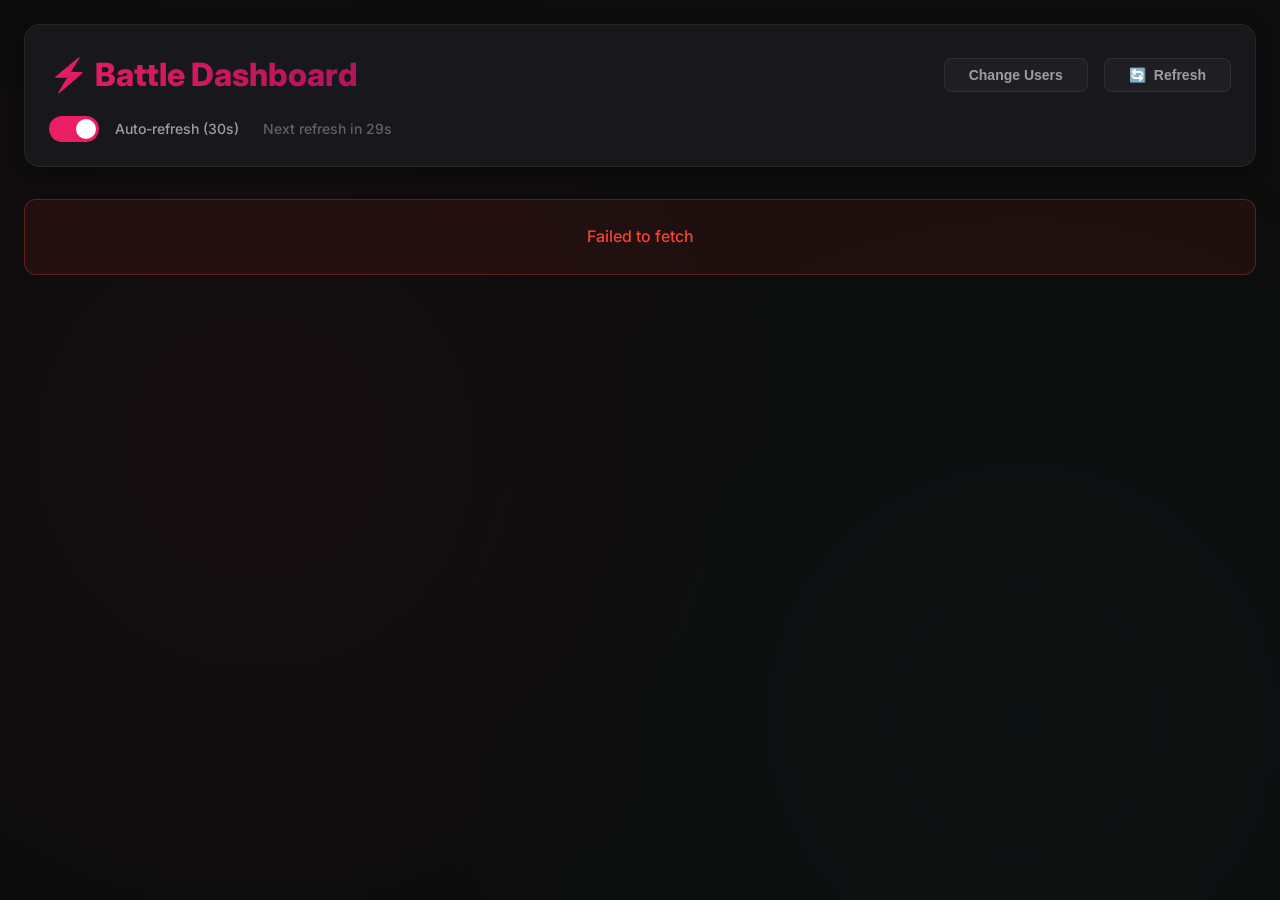
==== dashboard.html @ e3c05923 "v1.0 - Initial stable release" ====
<!DOCTYPE html>
<html lang="en">

<head>
    <meta charset="UTF-8">
    <meta name="viewport" content="width=device-width, initial-scale=1.0">
    <meta name="description" content="Real-time LeetCode profile comparison dashboard">
    <title>LeetCode Battle Dashboard</title>
    <link rel="stylesheet" href="style.css">
    <link rel="stylesheet" href="dashboard-styles.css">
    <link rel="preconnect" href="https://fonts.googleapis.com">
    <link rel="preconnect" href="https://fonts.gstatic.com" crossorigin>
    <link href="https://fonts.googleapis.com/css2?family=Inter:wght@300;400;500;600;700;800&display=swap"
        rel="stylesheet">
</head>

<body>
    <div class="background-gradient"></div>

    <div class="dashboard-container">
        <header class="dashboard-header">
            <div class="header-content">
                <h1 class="dashboard-title">⚡ Battle Dashboard</h1>
                <div class="header-controls">
                    <button id="change-users-btn" class="change-users-btn">Change Users</button>
                    <button id="manual-refresh-btn" class="manual-refresh-btn">
                        <span class="refresh-icon">🔄</span> Refresh
                    </button>
                </div>
            </div>
            <div class="auto-refresh-control">
                <label class="toggle-container">
                    <input type="checkbox" id="auto-refresh-toggle" checked>
                    <span class="toggle-slider"></span>
                    <span class="toggle-label">Auto-refresh (30s)</span>
                </label>
                <span id="refresh-timer" class="refresh-timer"></span>
            </div>
        </header>

        <div id="loading" class="loading hidden">
            <div class="loading-spinner"></div>
            <p>Loading battle stats...</p>
        </div>

        <div id="error-message" class="error-message hidden"></div>

        <div id="dashboard-content" class="dashboard-content hidden">
            <!-- Today's Submissions Section -->
            <section class="streaks-section">
                <div class="streak-card" id="user1-streak-card">
                    <div class="streak-header">
                        <span class="streak-icon">📝</span>
                        <h3 id="user1-name" class="streak-username"></h3>
                    </div>
                    <div class="streak-value" id="user1-streak">0</div>
                    <div class="streak-label">Submissions Today</div>
                </div>

                <div class="streak-card" id="user2-streak-card">
                    <div class="streak-header">
                        <span class="streak-icon">📝</span>
                        <h3 id="user2-name" class="streak-username"></h3>
                    </div>
                    <div class="streak-value" id="user2-streak">0</div>
                    <div class="streak-label">Submissions Today</div>
                </div>
            </section>

            <!-- 7-Day Submissions Chart -->
            <section class="chart-section">
                <h2 class="section-title">📊 Last 7 Days Activity</h2>
                <div class="chart-container">
                    <canvas id="submissions-chart"></canvas>
                </div>
            </section>

            <!-- Main Stats Comparison -->
            <section class="stats-section">
                <div class="profile-card" id="user1-card">
                    <div class="card-header">
                        <div class="user-info">
                            <h2 class="username" id="user1-username"></h2>
                            <div class="rank-badge" id="user1-rank"></div>
                        </div>
                        <div class="status-indicator" id="user1-status"></div>
                    </div>

                    <div class="stats-grid">
                        <div class="stat-item total-solved">
                            <div class="stat-label">Total Solved</div>
                            <div class="stat-value" id="user1-total"></div>
                        </div>

                        <div class="stat-item">
                            <div class="stat-label">Acceptance Rate</div>
                            <div class="stat-value" id="user1-acceptance"></div>
                        </div>

                        <div class="stat-item">
                            <div class="stat-label">Ranking</div>
                            <div class="stat-value" id="user1-ranking"></div>
                        </div>


                    </div>

                    <div class="difficulty-breakdown">
                        <h3>Problems by Difficulty</h3>

                        <div class="difficulty-item">
                            <div class="difficulty-header">
                                <span class="difficulty-label easy">Easy</span>
                                <span class="difficulty-count" id="user1-easy"></span>
                            </div>
                            <div class="progress-bar">
                                <div class="progress-fill easy" id="user1-easy-bar"></div>
                            </div>
                        </div>

                        <div class="difficulty-item">
                            <div class="difficulty-header">
                                <span class="difficulty-label medium">Medium</span>
                                <span class="difficulty-count" id="user1-medium"></span>
                            </div>
                            <div class="progress-bar">
                                <div class="progress-fill medium" id="user1-medium-bar"></div>
                            </div>
                        </div>

                        <div class="difficulty-item">
                            <div class="difficulty-header">
                                <span class="difficulty-label hard">Hard</span>
                                <span class="difficulty-count" id="user1-hard"></span>
                            </div>
                            <div class="progress-bar">
                                <div class="progress-fill hard" id="user1-hard-bar"></div>
                            </div>
                        </div>
                    </div>
                </div>

                <div class="profile-card" id="user2-card">
                    <div class="card-header">
                        <div class="user-info">
                            <h2 class="username" id="user2-username"></h2>
                            <div class="rank-badge" id="user2-rank"></div>
                        </div>
                        <div class="status-indicator" id="user2-status"></div>
                    </div>

                    <div class="stats-grid">
                        <div class="stat-item total-solved">
                            <div class="stat-label">Total Solved</div>
                            <div class="stat-value" id="user2-total"></div>
                        </div>

                        <div class="stat-item">
                            <div class="stat-label">Acceptance Rate</div>
                            <div class="stat-value" id="user2-acceptance"></div>
                        </div>

                        <div class="stat-item">
                            <div class="stat-label">Ranking</div>
                            <div class="stat-value" id="user2-ranking"></div>
                        </div>


                    </div>

                    <div class="difficulty-breakdown">
                        <h3>Problems by Difficulty</h3>

                        <div class="difficulty-item">
                            <div class="difficulty-header">
                                <span class="difficulty-label easy">Easy</span>
                                <span class="difficulty-count" id="user2-easy"></span>
                            </div>
                            <div class="progress-bar">
                                <div class="progress-fill easy" id="user2-easy-bar"></div>
                            </div>
                        </div>

                        <div class="difficulty-item">
                            <div class="difficulty-header">
                                <span class="difficulty-label medium">Medium</span>
                                <span class="difficulty-count" id="user2-medium"></span>
                            </div>
                            <div class="progress-bar">
                                <div class="progress-fill medium" id="user2-medium-bar"></div>
                            </div>
                        </div>

                        <div class="difficulty-item">
                            <div class="difficulty-header">
                                <span class="difficulty-label hard">Hard</span>
                                <span class="difficulty-count" id="user2-hard"></span>
                            </div>
                            <div class="progress-bar">
                                <div class="progress-fill hard" id="user2-hard-bar"></div>
                            </div>
                        </div>
                    </div>
                </div>
            </section>

            <!-- Recent Problems Section -->
            <section class="recent-problems-section">
                <div class="problems-column">
                    <h2 class="section-title">
                        <span id="user1-problems-title"></span> Recent Solves
                    </h2>
                    <div class="problems-list" id="user1-problems"></div>
                </div>

                <div class="problems-column">
                    <h2 class="section-title">
                        <span id="user2-problems-title"></span> Recent Solves
                    </h2>
                    <div class="problems-list" id="user2-problems"></div>
                </div>
            </section>
        </div>
    </div>

    <script src="dashboard.js"></script>
</body>

</html>
---- style.css ----
* {
    margin: 0;
    padding: 0;
    box-sizing: border-box;
}

:root {
    /* Color Palette - Dark Theme */
    --primary-bg: #0d0d0d;
    --secondary-bg: #141414;
    --card-bg: rgba(26, 26, 30, 0.95);
    --accent-primary: #e91e63;
    --accent-secondary: #00bfa5;
    --accent-success: #4caf50;
    --accent-warning: #ff9800;
    --accent-danger: #f44336;

    /* Difficulty Colors */
    --easy-color: #4caf50;
    --medium-color: #ff9800;
    --hard-color: #f44336;

    /* Text Colors */
    --text-primary: #e0e0e0;
    --text-secondary: #9e9e9e;
    --text-muted: #616161;

    /* Gradients */
    --gradient-primary: linear-gradient(135deg, #e91e63 0%, #c2185b 100%);
    --gradient-accent: linear-gradient(135deg, #e91e63 0%, #ad1457 100%);
    --gradient-success: linear-gradient(135deg, #4caf50 0%, #388e3c 100%);

    /* Shadows */
    --shadow-sm: 0 2px 8px rgba(0, 0, 0, 0.3);
    --shadow-md: 0 4px 16px rgba(0, 0, 0, 0.4);
    --shadow-lg: 0 8px 32px rgba(0, 0, 0, 0.5);
    --shadow-glow: 0 0 20px rgba(233, 30, 99, 0.2);

    /* Spacing */
    --spacing-xs: 0.5rem;
    --spacing-sm: 1rem;
    --spacing-md: 1.5rem;
    --spacing-lg: 2rem;
    --spacing-xl: 3rem;

    /* Border Radius */
    --radius-sm: 8px;
    --radius-md: 12px;
    --radius-lg: 16px;
    --radius-xl: 24px;

    /* Transitions */
    --transition-fast: 0.2s ease;
    --transition-normal: 0.3s ease;
    --transition-slow: 0.5s ease;
}

body {
    font-family: 'Inter', -apple-system, BlinkMacSystemFont, 'Segoe UI', Roboto, sans-serif;
    background: var(--primary-bg);
    color: var(--text-primary);
    line-height: 1.6;
    overflow-x: hidden;
    min-height: 100vh;
}

.background-gradient {
    position: fixed;
    top: 0;
    left: 0;
    width: 100%;
    height: 100%;
    background: radial-gradient(circle at 20% 50%, rgba(233, 30, 99, 0.04) 0%, transparent 50%),
        radial-gradient(circle at 80% 80%, rgba(0, 191, 165, 0.03) 0%, transparent 50%);
    z-index: -1;
}

.container {
    max-width: 1400px;
    margin: 0 auto;
    padding: var(--spacing-lg);
}

/* Header Styles */
.header {
    text-align: center;
    margin-bottom: var(--spacing-xl);
    padding: var(--spacing-lg) 0;
}

.title {
    font-size: 3.5rem;
    font-weight: 800;
    background: var(--gradient-accent);
    -webkit-background-clip: text;
    -webkit-text-fill-color: transparent;
    background-clip: text;
    margin-bottom: var(--spacing-sm);
    display: flex;
    align-items: center;
    justify-content: center;
    gap: var(--spacing-md);
}

.title-icon {
    font-size: 3rem;
}

.subtitle {
    font-size: 1.25rem;
    color: var(--text-secondary);
    font-weight: 500;
    letter-spacing: 2px;
    text-transform: uppercase;
}

/* Controls Section */
.controls-section {
    background: var(--card-bg);
    backdrop-filter: blur(10px);
    border: 1px solid rgba(255, 255, 255, 0.06);
    border-radius: var(--radius-lg);
    padding: var(--spacing-lg);
    margin-bottom: var(--spacing-xl);
    box-shadow: var(--shadow-lg);
}

.input-group {
    display: flex;
    align-items: center;
    gap: var(--spacing-md);
    margin-bottom: var(--spacing-lg);
    flex-wrap: wrap;
}

.input-wrapper {
    flex: 1;
    min-width: 250px;
}

.input-wrapper label {
    display: block;
    font-size: 0.875rem;
    font-weight: 600;
    color: var(--text-secondary);
    margin-bottom: var(--spacing-xs);
    text-transform: uppercase;
    letter-spacing: 1px;
}

.input-wrapper input {
    width: 100%;
    padding: var(--spacing-sm) var(--spacing-md);
    background: rgba(255, 255, 255, 0.03);
    border: 1px solid rgba(255, 255, 255, 0.08);
    border-radius: var(--radius-md);
    color: var(--text-primary);
    font-size: 1rem;
    font-weight: 500;
    transition: all var(--transition-normal);
    outline: none;
}

.input-wrapper input:focus {
    border-color: var(--accent-primary);
    background: rgba(255, 255, 255, 0.05);
    box-shadow: 0 0 0 3px rgba(233, 30, 99, 0.1);
}

.input-wrapper input::placeholder {
    color: var(--text-muted);
}

.vs-divider {
    font-size: 1.5rem;
    font-weight: 800;
    color: var(--accent-primary);
    padding: 0 var(--spacing-sm);
    text-shadow: 0 0 10px rgba(233, 30, 99, 0.4);
}

.compare-btn {
    width: 100%;
    padding: var(--spacing-md) var(--spacing-lg);
    background: var(--gradient-accent);
    border: none;
    border-radius: var(--radius-md);
    color: #fff;
    font-size: 1.125rem;
    font-weight: 700;
    cursor: pointer;
    display: flex;
    align-items: center;
    justify-content: center;
    gap: var(--spacing-sm);
    transition: all var(--transition-normal);
    box-shadow: var(--shadow-md);
    position: relative;
    overflow: hidden;
}

.compare-btn::before {
    content: '';
    position: absolute;
    top: 0;
    left: -100%;
    width: 100%;
    height: 100%;
    background: linear-gradient(90deg, transparent, rgba(255, 255, 255, 0.15), transparent);
    transition: left var(--transition-slow);
}

.compare-btn:hover {
    transform: translateY(-2px);
    box-shadow: var(--shadow-lg), var(--shadow-glow);
}

.compare-btn:hover::before {
    left: 100%;
}

.compare-btn:active {
    transform: translateY(0);
}

.refresh-controls {
    display: flex;
    align-items: center;
    gap: var(--spacing-md);
    margin-top: var(--spacing-lg);
    flex-wrap: wrap;
}

.toggle-container {
    display: flex;
    align-items: center;
    gap: var(--spacing-sm);
    cursor: pointer;
    user-select: none;
}

.toggle-container input[type="checkbox"] {
    display: none;
}

.toggle-slider {
    width: 50px;
    height: 26px;
    background: rgba(255, 255, 255, 0.08);
    border-radius: 13px;
    position: relative;
    transition: background var(--transition-normal);
}

.toggle-slider::before {
    content: '';
    position: absolute;
    width: 20px;
    height: 20px;
    background: var(--text-secondary);
    border-radius: 50%;
    top: 3px;
    left: 3px;
    transition: transform var(--transition-normal);
}

.toggle-container input[type="checkbox"]:checked+.toggle-slider {
    background: var(--accent-primary);
}

.toggle-container input[type="checkbox"]:checked+.toggle-slider::before {
    transform: translateX(24px);
    background: #fff;
}

.toggle-label {
    font-size: 0.875rem;
    font-weight: 500;
    color: var(--text-secondary);
}

.manual-refresh-btn {
    padding: var(--spacing-xs) var(--spacing-md);
    background: rgba(255, 255, 255, 0.03);
    border: 1px solid rgba(255, 255, 255, 0.08);
    border-radius: var(--radius-sm);
    color: var(--text-secondary);
    font-size: 0.875rem;
    font-weight: 600;
    cursor: pointer;
    display: flex;
    align-items: center;
    gap: var(--spacing-xs);
    transition: all var(--transition-normal);
}

.manual-refresh-btn:hover {
    background: rgba(255, 255, 255, 0.06);
    border-color: var(--accent-primary);
    color: var(--text-primary);
}

.refresh-icon {
    display: inline-block;
    transition: transform var(--transition-normal);
}

.manual-refresh-btn:hover .refresh-icon {
    transform: rotate(180deg);
}

.refresh-timer {
    font-size: 0.875rem;
    color: var(--text-muted);
    font-weight: 500;
}

/* Loading State */
.loading {
    text-align: center;
    padding: var(--spacing-xl);
}

.loading-spinner {
    width: 60px;
    height: 60px;
    border: 4px solid rgba(255, 255, 255, 0.06);
    border-top-color: var(--accent-primary);
    border-radius: 50%;
    margin: 0 auto var(--spacing-md);
    animation: spin 1s linear infinite;
}

@keyframes spin {
    to {
        transform: rotate(360deg);
    }
}

.loading p {
    color: var(--text-secondary);
    font-size: 1.125rem;
    font-weight: 500;
}

/* Error Message */
.error-message {
    background: rgba(244, 67, 54, 0.08);
    border: 1px solid rgba(244, 67, 54, 0.3);
    border-radius: var(--radius-md);
    padding: var(--spacing-md);
    margin-bottom: var(--spacing-lg);
    color: var(--accent-danger);
    text-align: center;
    font-weight: 500;
}

/* Comparison Container */
.comparison-container {
    display: grid;
    grid-template-columns: repeat(auto-fit, minmax(450px, 1fr));
    gap: var(--spacing-lg);
    margin-bottom: var(--spacing-xl);
}

/* Profile Card */
.profile-card {
    background: var(--card-bg);
    backdrop-filter: blur(10px);
    border: 1px solid rgba(255, 255, 255, 0.06);
    border-radius: var(--radius-lg);
    padding: var(--spacing-lg);
    box-shadow: var(--shadow-lg);
    transition: all var(--transition-normal);
    position: relative;
    overflow: hidden;
}

.profile-card::before {
    content: '';
    position: absolute;
    top: 0;
    left: 0;
    width: 100%;
    height: 3px;
    background: var(--gradient-accent);
}

.profile-card:hover {
    transform: translateY(-4px);
    box-shadow: var(--shadow-lg), 0 0 25px rgba(233, 30, 99, 0.12);
    border-color: rgba(233, 30, 99, 0.2);
}

.profile-card.winning::before {
    background: var(--gradient-success);
}

.card-header {
    display: flex;
    justify-content: space-between;
    align-items: flex-start;
    margin-bottom: var(--spacing-lg);
    padding-bottom: var(--spacing-md);
    border-bottom: 1px solid rgba(255, 255, 255, 0.06);
}

.user-info {
    flex: 1;
}

.username {
    font-size: 1.75rem;
    font-weight: 700;
    color: var(--text-primary);
    margin-bottom: var(--spacing-xs);
}

.rank-badge {
    display: inline-block;
    padding: var(--spacing-xs) var(--spacing-sm);
    background: rgba(233, 30, 99, 0.08);
    border: 1px solid rgba(233, 30, 99, 0.3);
    border-radius: var(--radius-sm);
    color: var(--accent-primary);
    font-size: 0.875rem;
    font-weight: 600;
}

.status-indicator {
    padding: var(--spacing-xs) var(--spacing-md);
    border-radius: var(--radius-sm);
    font-size: 0.875rem;
    font-weight: 700;
    text-transform: uppercase;
    letter-spacing: 1px;
}

.status-indicator.leading {
    background: rgba(76, 175, 80, 0.08);
    color: var(--easy-color);
    border: 1px solid rgba(76, 175, 80, 0.3);
}

.status-indicator.trailing {
    background: rgba(244, 67, 54, 0.08);
    color: var(--hard-color);
    border: 1px solid rgba(244, 67, 54, 0.3);
}

.status-indicator.tied {
    background: rgba(255, 152, 0, 0.08);
    color: var(--medium-color);
    border: 1px solid rgba(255, 152, 0, 0.3);
}

/* Stats Grid */
.stats-grid {
    display: grid;
    grid-template-columns: repeat(2, 1fr);
    gap: var(--spacing-md);
    margin-bottom: var(--spacing-lg);
}

.stat-item {
    background: rgba(255, 255, 255, 0.02);
    border: 1px solid rgba(255, 255, 255, 0.04);
    border-radius: var(--radius-md);
    padding: var(--spacing-md);
    text-align: center;
    transition: all var(--transition-normal);
}

.stat-item:hover {
    background: rgba(255, 255, 255, 0.04);
    border-color: rgba(255, 255, 255, 0.08);
    transform: scale(1.02);
}

.stat-item.total-solved {
    grid-column: 1 / -1;
    background: rgba(233, 30, 99, 0.04);
    border-color: rgba(233, 30, 99, 0.15);
}

.stat-label {
    font-size: 0.875rem;
    color: var(--text-secondary);
    font-weight: 600;
    text-transform: uppercase;
    letter-spacing: 1px;
    margin-bottom: var(--spacing-xs);
}

.stat-value {
    font-size: 2rem;
    font-weight: 800;
    color: var(--text-primary);
    line-height: 1;
}

.total-solved .stat-value {
    font-size: 3rem;
    background: var(--gradient-accent);
    -webkit-background-clip: text;
    -webkit-text-fill-color: transparent;
    background-clip: text;
}

/* Difficulty Breakdown */
.difficulty-breakdown {
    margin-top: var(--spacing-lg);
}

.difficulty-breakdown h3 {
    font-size: 1.125rem;
    font-weight: 700;
    color: var(--text-secondary);
    margin-bottom: var(--spacing-md);
    text-transform: uppercase;
    letter-spacing: 1px;
}

.difficulty-item {
    margin-bottom: var(--spacing-md);
}

.difficulty-header {
    display: flex;
    justify-content: space-between;
    align-items: center;
    margin-bottom: var(--spacing-xs);
}

.difficulty-label {
    font-size: 0.875rem;
    font-weight: 700;
    text-transform: uppercase;
    letter-spacing: 1px;
}

.difficulty-label.easy {
    color: var(--easy-color);
}

.difficulty-label.medium {
    color: var(--medium-color);
}

.difficulty-label.hard {
    color: var(--hard-color);
}

.difficulty-count {
    font-size: 1.125rem;
    font-weight: 700;
    color: var(--text-primary);
}

.progress-bar {
    width: 100%;
    height: 10px;
    background: rgba(255, 255, 255, 0.04);
    border-radius: 5px;
    overflow: hidden;
    position: relative;
}

.progress-fill {
    height: 100%;
    border-radius: 5px;
    transition: width 1s ease;
    position: relative;
}

.progress-fill.easy {
    background: var(--gradient-success);
}

.progress-fill.medium {
    background: linear-gradient(135deg, #ff9800 0%, #f57c00 100%);
}

.progress-fill.hard {
    background: linear-gradient(135deg, #f44336 0%, #d32f2f 100%);
}

/* Footer */
.footer {
    text-align: center;
    padding: var(--spacing-lg) 0;
    color: var(--text-muted);
    font-size: 0.875rem;
}

/* Utility Classes */
.hidden {
    display: none !important;
}

/* Responsive Design */
@media (max-width: 1024px) {
    .comparison-container {
        grid-template-columns: 1fr;
    }

    .title {
        font-size: 2.5rem;
    }
}

@media (max-width: 768px) {
    .container {
        padding: var(--spacing-sm);
    }

    .title {
        font-size: 2rem;
        flex-direction: column;
        gap: var(--spacing-sm);
    }

    .title-icon {
        font-size: 2rem;
    }

    .subtitle {
        font-size: 1rem;
    }

    .input-group {
        flex-direction: column;
    }

    .vs-divider {
        transform: rotate(90deg);
        margin: var(--spacing-sm) 0;
    }

    .stats-grid {
        grid-template-columns: 1fr;
    }

    .stat-item.total-solved {
        grid-column: 1;
    }

    .refresh-controls {
        flex-direction: column;
        align-items: flex-start;
    }
}

@media (max-width: 480px) {
    .comparison-container {
        grid-template-columns: 1fr;
        gap: var(--spacing-md);
    }

    .profile-card {
        padding: var(--spacing-md);
    }

    .username {
        font-size: 1.5rem;
    }

    .stat-value {
        font-size: 1.5rem;
    }

    .total-solved .stat-value {
        font-size: 2rem;
    }
}

/* Custom Scrollbar */
::-webkit-scrollbar {
    width: 8px;
}

::-webkit-scrollbar-track {
    background: var(--secondary-bg);
}

::-webkit-scrollbar-thumb {
    background: rgba(233, 30, 99, 0.25);
    border-radius: 4px;
}

::-webkit-scrollbar-thumb:hover {
    background: rgba(233, 30, 99, 0.4);
}
---- dashboard-styles.css ----
/* Dashboard-specific styles */
.dashboard-container {
    max-width: 1600px;
    margin: 0 auto;
    padding: 1.5rem;
}

.dashboard-header {
    background: var(--card-bg);
    backdrop-filter: blur(10px);
    border: 1px solid rgba(255, 255, 255, 0.06);
    border-radius: var(--radius-lg);
    padding: var(--spacing-md);
    margin-bottom: var(--spacing-lg);
    box-shadow: var(--shadow-md);
}

.header-content {
    display: flex;
    justify-content: space-between;
    align-items: center;
    margin-bottom: var(--spacing-sm);
    flex-wrap: wrap;
    gap: var(--spacing-sm);
}

.dashboard-title {
    font-size: 2rem;
    font-weight: 800;
    background: var(--gradient-accent);
    -webkit-background-clip: text;
    -webkit-text-fill-color: transparent;
    background-clip: text;
}

.header-controls {
    display: flex;
    gap: var(--spacing-sm);
}

.change-users-btn {
    padding: var(--spacing-xs) var(--spacing-md);
    background: rgba(255, 255, 255, 0.03);
    border: 1px solid rgba(255, 255, 255, 0.08);
    border-radius: var(--radius-sm);
    color: var(--text-secondary);
    font-size: 0.875rem;
    font-weight: 600;
    cursor: pointer;
    transition: all var(--transition-normal);
}

.change-users-btn:hover {
    background: rgba(255, 255, 255, 0.06);
    border-color: var(--accent-primary);
    color: var(--text-primary);
}

.auto-refresh-control {
    display: flex;
    align-items: center;
    gap: var(--spacing-md);
    flex-wrap: wrap;
}

.dashboard-content {
    display: flex;
    flex-direction: column;
    gap: var(--spacing-lg);
}

/* Streaks Section */
.streaks-section {
    display: grid;
    grid-template-columns: repeat(auto-fit, minmax(300px, 1fr));
    gap: var(--spacing-lg);
}

.streak-card {
    background: var(--card-bg);
    backdrop-filter: blur(10px);
    border: 1px solid rgba(255, 255, 255, 0.06);
    border-radius: var(--radius-lg);
    padding: var(--spacing-lg);
    box-shadow: var(--shadow-md);
    text-align: center;
    transition: all var(--transition-normal);
    position: relative;
    overflow: hidden;
}

.streak-card::before {
    content: '';
    position: absolute;
    top: 0;
    left: 0;
    width: 100%;
    height: 3px;
    background: var(--gradient-accent);
}

.streak-card:hover {
    transform: translateY(-4px);
    box-shadow: var(--shadow-lg), 0 0 25px rgba(233, 30, 99, 0.1);
}

.streak-card.winning::before {
    background: var(--gradient-success);
}

.streak-header {
    display: flex;
    align-items: center;
    justify-content: center;
    gap: var(--spacing-sm);
    margin-bottom: var(--spacing-md);
}

.streak-icon {
    font-size: 2rem;
}

.streak-username {
    font-size: 1.25rem;
    font-weight: 700;
    color: var(--text-primary);
}

.streak-value {
    font-size: 4rem;
    font-weight: 900;
    background: var(--gradient-accent);
    -webkit-background-clip: text;
    -webkit-text-fill-color: transparent;
    background-clip: text;
    line-height: 1;
    margin-bottom: var(--spacing-xs);
}

.streak-label {
    font-size: 1rem;
    color: var(--text-secondary);
    font-weight: 600;
    text-transform: uppercase;
    letter-spacing: 1px;
}

/* Chart Section */
.chart-section {
    background: var(--card-bg);
    backdrop-filter: blur(10px);
    border: 1px solid rgba(255, 255, 255, 0.06);
    border-radius: var(--radius-lg);
    padding: var(--spacing-lg);
    box-shadow: var(--shadow-md);
}

.section-title {
    font-size: 1.5rem;
    font-weight: 700;
    color: var(--text-primary);
    margin-bottom: var(--spacing-md);
}

.chart-container {
    position: relative;
    height: 300px;
    min-height: 300px;
    width: 100%;
    display: block;
}

#submissions-chart {
    width: 100%;
    height: 100%;
    display: block;
}

/* Stats Section */
.stats-section {
    display: grid;
    grid-template-columns: repeat(auto-fit, minmax(450px, 1fr));
    gap: var(--spacing-lg);
}

/* Recent Problems Section */
.recent-problems-section {
    display: grid;
    grid-template-columns: repeat(auto-fit, minmax(450px, 1fr));
    gap: var(--spacing-lg);
}

.problems-column {
    background: var(--card-bg);
    backdrop-filter: blur(10px);
    border: 1px solid rgba(255, 255, 255, 0.06);
    border-radius: var(--radius-lg);
    padding: var(--spacing-lg);
    box-shadow: var(--shadow-md);
}

.problems-list {
    max-height: 400px;
    overflow-y: auto;
    padding-right: var(--spacing-xs);
}

.problem-item {
    background: rgba(255, 255, 255, 0.02);
    border: 1px solid rgba(255, 255, 255, 0.04);
    border-radius: var(--radius-md);
    padding: var(--spacing-md);
    margin-bottom: var(--spacing-sm);
    transition: all var(--transition-normal);
    cursor: pointer;
}

.problem-item:hover {
    background: rgba(255, 255, 255, 0.05);
    border-color: rgba(233, 30, 99, 0.2);
    transform: translateX(4px);
}

.problem-title {
    font-size: 1rem;
    font-weight: 600;
    color: var(--text-primary);
    margin-bottom: var(--spacing-xs);
    display: flex;
    align-items: center;
    gap: var(--spacing-xs);
}

.problem-link-icon {
    font-size: 0.875rem;
    opacity: 0.6;
}

.problem-time {
    font-size: 0.75rem;
    color: var(--text-muted);
}

.empty-problems {
    text-align: center;
    padding: var(--spacing-xl);
    color: var(--text-muted);
}

/* Responsive adjustments for dashboard */
@media (max-width: 1200px) {

    .stats-section,
    .recent-problems-section {
        grid-template-columns: 1fr;
    }
}

@media (max-width: 768px) {
    .dashboard-container {
        padding: var(--spacing-sm);
    }

    .dashboard-title {
        font-size: 1.5rem;
    }

    .header-content {
        flex-direction: column;
        align-items: flex-start;
    }

    .streaks-section {
        grid-template-columns: 1fr;
    }

    .streak-value {
        font-size: 3rem;
    }

    .chart-container {
        height: 250px;
    }
}
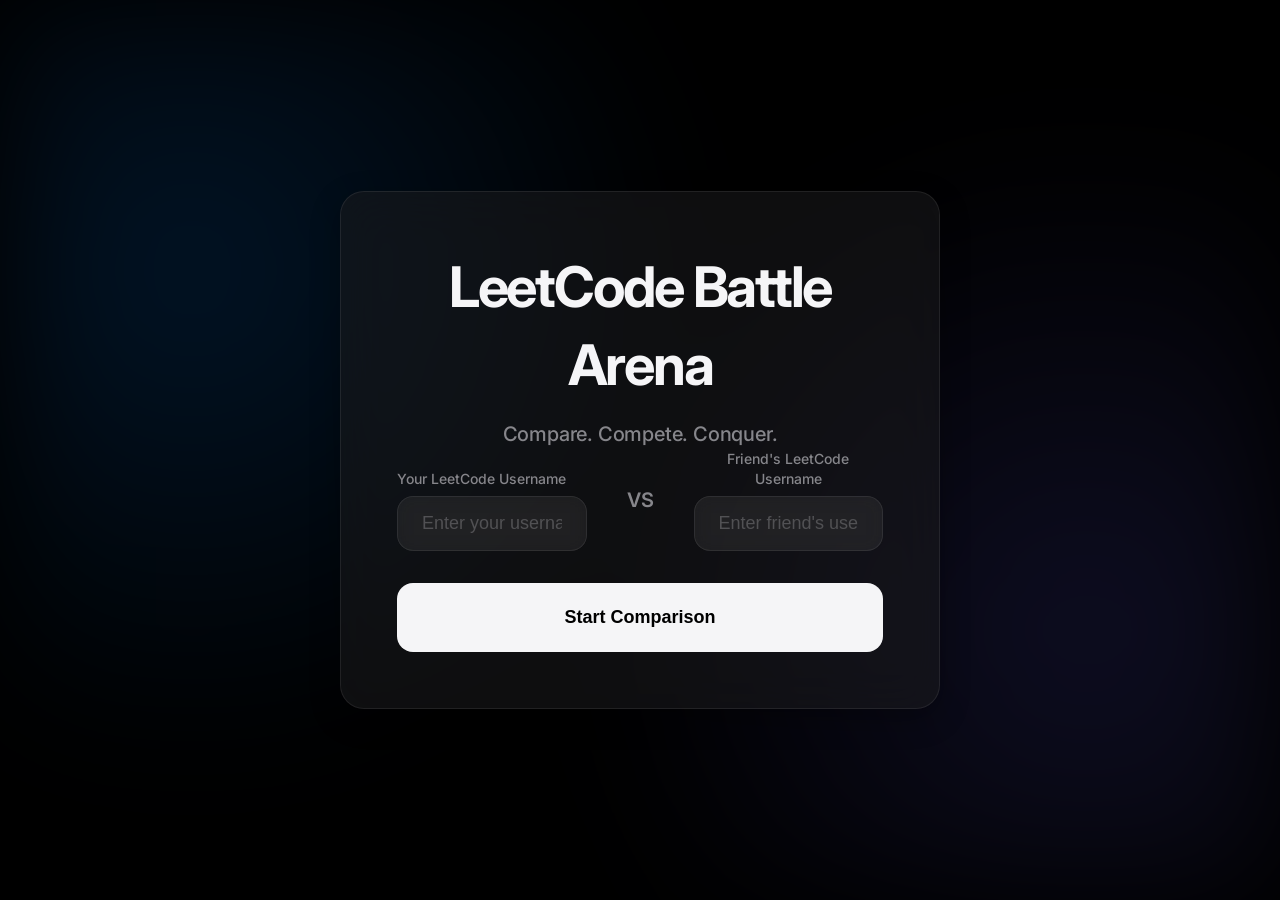
==== commit aae7cdda: "UI: Fix alignment on landing page and refine toggle switch theme" ====
--- a/dashboard.html
+++ b/dashboard.html
@@ -6,8 +6,8 @@
     <meta name="viewport" content="width=device-width, initial-scale=1.0">
     <meta name="description" content="Real-time LeetCode profile comparison dashboard">
     <title>LeetCode Battle Dashboard</title>
-    <link rel="stylesheet" href="style.css">
-    <link rel="stylesheet" href="dashboard-styles.css">
+    <link rel="stylesheet" href="style.css?v=1.2">
+    <link rel="stylesheet" href="dashboard-styles.css?v=1.2">
     <link rel="preconnect" href="https://fonts.googleapis.com">
     <link rel="preconnect" href="https://fonts.gstatic.com" crossorigin>
     <link href="https://fonts.googleapis.com/css2?family=Inter:wght@300;400;500;600;700;800&display=swap"
--- a/style.css
+++ b/style.css
@@ -5,74 +5,75 @@
 }
 
 :root {
-    /* Color Palette - Dark Theme */
-    --primary-bg: #0d0d0d;
-    --secondary-bg: #141414;
-    --card-bg: rgba(26, 26, 30, 0.95);
-    --accent-primary: #e91e63;
-    --accent-secondary: #00bfa5;
-    --accent-success: #4caf50;
-    --accent-warning: #ff9800;
-    --accent-danger: #f44336;
-
-    /* Difficulty Colors */
-    --easy-color: #4caf50;
-    --medium-color: #ff9800;
-    --hard-color: #f44336;
-
-    /* Text Colors */
-    --text-primary: #e0e0e0;
-    --text-secondary: #9e9e9e;
-    --text-muted: #616161;
-
-    /* Gradients */
-    --gradient-primary: linear-gradient(135deg, #e91e63 0%, #c2185b 100%);
-    --gradient-accent: linear-gradient(135deg, #e91e63 0%, #ad1457 100%);
-    --gradient-success: linear-gradient(135deg, #4caf50 0%, #388e3c 100%);
-
-    /* Shadows */
-    --shadow-sm: 0 2px 8px rgba(0, 0, 0, 0.3);
-    --shadow-md: 0 4px 16px rgba(0, 0, 0, 0.4);
-    --shadow-lg: 0 8px 32px rgba(0, 0, 0, 0.5);
-    --shadow-glow: 0 0 20px rgba(233, 30, 99, 0.2);
-
-    /* Spacing */
+    /* Apple Dark Mode Palette */
+    --primary-bg: #000000;
+    --secondary-bg: #1c1c1e;
+    --card-bg: rgba(28, 28, 30, 0.5); /* Liquid glass */
+    --card-border: rgba(255, 255, 255, 0.08);
+    --card-highlight: rgba(255, 255, 255, 0.12);
+    
+    --accent-primary: #0a84ff;
+    --accent-secondary: #5e5ce6;
+    --accent-success: #32d74b;
+    --accent-warning: #ff9f0a;
+    --accent-danger: #ff453a;
+
+    --easy-color: #32d74b;
+    --medium-color: #ff9f0a;
+    --hard-color: #ff453a;
+
+    --text-primary: #f5f5f7;
+    --text-secondary: #86868b;
+    --text-muted: #515154;
+
+    --shadow-sm: 0 4px 12px rgba(0, 0, 0, 0.2);
+    --shadow-md: 0 10px 30px rgba(0, 0, 0, 0.3);
+    --shadow-lg: 0 20px 40px rgba(0, 0, 0, 0.5);
+
     --spacing-xs: 0.5rem;
     --spacing-sm: 1rem;
     --spacing-md: 1.5rem;
     --spacing-lg: 2rem;
     --spacing-xl: 3rem;
 
-    /* Border Radius */
-    --radius-sm: 8px;
-    --radius-md: 12px;
-    --radius-lg: 16px;
-    --radius-xl: 24px;
-
-    /* Transitions */
-    --transition-fast: 0.2s ease;
-    --transition-normal: 0.3s ease;
-    --transition-slow: 0.5s ease;
+    --radius-sm: 10px;
+    --radius-md: 16px;
+    --radius-lg: 24px;
+    --radius-xl: 32px;
+
+    --transition-fast: 0.15s cubic-bezier(0.2, 0.8, 0.2, 1);
+    --transition-normal: 0.3s cubic-bezier(0.2, 0.8, 0.2, 1);
+    --transition-slow: 0.5s cubic-bezier(0.2, 0.8, 0.2, 1);
 }
 
 body {
-    font-family: 'Inter', -apple-system, BlinkMacSystemFont, 'Segoe UI', Roboto, sans-serif;
+    font-family: -apple-system, BlinkMacSystemFont, 'SF Pro Display', 'Inter', 'Segoe UI', Roboto, sans-serif;
     background: var(--primary-bg);
     color: var(--text-primary);
-    line-height: 1.6;
+    line-height: 1.4;
     overflow-x: hidden;
     min-height: 100vh;
+    -webkit-font-smoothing: antialiased;
+    -moz-osx-font-smoothing: grayscale;
 }
 
 .background-gradient {
     position: fixed;
     top: 0;
     left: 0;
-    width: 100%;
-    height: 100%;
-    background: radial-gradient(circle at 20% 50%, rgba(233, 30, 99, 0.04) 0%, transparent 50%),
-        radial-gradient(circle at 80% 80%, rgba(0, 191, 165, 0.03) 0%, transparent 50%);
+    width: 100vw;
+    height: 100vh;
+    background: 
+        radial-gradient(circle at 15% 30%, rgba(10, 132, 255, 0.15) 0%, transparent 40%),
+        radial-gradient(circle at 85% 70%, rgba(94, 92, 230, 0.15) 0%, transparent 40%);
     z-index: -1;
+    filter: blur(60px);
+    animation: liquidFloat 20s ease-in-out infinite alternate;
+}
+
+@keyframes liquidFloat {
+    0% { transform: scale(1) translate(0, 0); }
+    100% { transform: scale(1.1) translate(-2%, 2%); }
 }
 
 .container {
@@ -81,20 +82,20 @@
     padding: var(--spacing-lg);
 }
 
-/* Header Styles */
-.header {
-    text-align: center;
-    margin-bottom: var(--spacing-xl);
-    padding: var(--spacing-lg) 0;
+.glass-card {
+    background: var(--card-bg);
+    backdrop-filter: blur(24px);
+    -webkit-backdrop-filter: blur(24px);
+    border: 1px solid var(--card-border);
+    border-radius: var(--radius-lg);
+    box-shadow: var(--shadow-md);
 }
 
 .title {
     font-size: 3.5rem;
-    font-weight: 800;
-    background: var(--gradient-accent);
-    -webkit-background-clip: text;
-    -webkit-text-fill-color: transparent;
-    background-clip: text;
+    font-weight: 700;
+    letter-spacing: -0.04em;
+    color: var(--text-primary);
     margin-bottom: var(--spacing-sm);
     display: flex;
     align-items: center;
@@ -102,152 +103,90 @@
     gap: var(--spacing-md);
 }
 
-.title-icon {
-    font-size: 3rem;
-}
-
 .subtitle {
     font-size: 1.25rem;
     color: var(--text-secondary);
     font-weight: 500;
-    letter-spacing: 2px;
-    text-transform: uppercase;
-}
-
-/* Controls Section */
-.controls-section {
-    background: var(--card-bg);
-    backdrop-filter: blur(10px);
-    border: 1px solid rgba(255, 255, 255, 0.06);
-    border-radius: var(--radius-lg);
-    padding: var(--spacing-lg);
-    margin-bottom: var(--spacing-xl);
-    box-shadow: var(--shadow-lg);
-}
-
-.input-group {
-    display: flex;
-    align-items: center;
-    gap: var(--spacing-md);
-    margin-bottom: var(--spacing-lg);
-    flex-wrap: wrap;
-}
-
-.input-wrapper {
-    flex: 1;
-    min-width: 250px;
-}
-
-.input-wrapper label {
-    display: block;
-    font-size: 0.875rem;
-    font-weight: 600;
-    color: var(--text-secondary);
-    margin-bottom: var(--spacing-xs);
-    text-transform: uppercase;
-    letter-spacing: 1px;
-}
-
-.input-wrapper input {
-    width: 100%;
-    padding: var(--spacing-sm) var(--spacing-md);
-    background: rgba(255, 255, 255, 0.03);
-    border: 1px solid rgba(255, 255, 255, 0.08);
-    border-radius: var(--radius-md);
-    color: var(--text-primary);
-    font-size: 1rem;
-    font-weight: 500;
-    transition: all var(--transition-normal);
-    outline: none;
-}
-
-.input-wrapper input:focus {
-    border-color: var(--accent-primary);
-    background: rgba(255, 255, 255, 0.05);
-    box-shadow: 0 0 0 3px rgba(233, 30, 99, 0.1);
-}
-
-.input-wrapper input::placeholder {
-    color: var(--text-muted);
-}
-
-.vs-divider {
-    font-size: 1.5rem;
-    font-weight: 800;
-    color: var(--accent-primary);
-    padding: 0 var(--spacing-sm);
-    text-shadow: 0 0 10px rgba(233, 30, 99, 0.4);
-}
-
-.compare-btn {
+    letter-spacing: -0.01em;
+}
+
+.compare-btn, .start-btn {
     width: 100%;
     padding: var(--spacing-md) var(--spacing-lg);
-    background: var(--gradient-accent);
+    background: var(--text-primary);
     border: none;
     border-radius: var(--radius-md);
-    color: #fff;
+    color: var(--primary-bg);
     font-size: 1.125rem;
-    font-weight: 700;
+    font-weight: 600;
     cursor: pointer;
     display: flex;
     align-items: center;
     justify-content: center;
     gap: var(--spacing-sm);
     transition: all var(--transition-normal);
-    box-shadow: var(--shadow-md);
-    position: relative;
-    overflow: hidden;
-}
-
-.compare-btn::before {
-    content: '';
+}
+
+.compare-btn:hover, .start-btn:hover {
+    transform: scale(0.98);
+    opacity: 0.9;
+}
+
+.input-wrapper label {
+    display: block;
+    font-size: 0.875rem;
+    font-weight: 500;
+    color: var(--text-secondary);
+    margin-bottom: var(--spacing-xs);
+    min-height: 2.5rem;
+    display: flex;
+    align-items: flex-end;
+}
+
+.input-wrapper input {
+    width: 100%;
+    padding: var(--spacing-sm) var(--spacing-md);
+    background: rgba(255, 255, 255, 0.05);
+    border: 1px solid var(--card-border);
+    border-radius: var(--radius-md);
+    color: var(--text-primary);
+    font-size: 1.125rem;
+    transition: all var(--transition-normal);
+    outline: none;
+    backdrop-filter: blur(10px);
+}
+
+.input-wrapper input:focus {
+    background: rgba(255, 255, 255, 0.08);
+    border-color: var(--card-highlight);
+    box-shadow: 0 0 0 4px rgba(255, 255, 255, 0.1);
+}
+
+.input-wrapper input::placeholder {
+    color: var(--text-muted);
+}
+
+.toggle-container {
+    display: flex;
+    align-items: center;
+    gap: 8px;
+    cursor: pointer;
+}
+
+.toggle-container input[type="checkbox"] {
     position: absolute;
-    top: 0;
-    left: -100%;
-    width: 100%;
-    height: 100%;
-    background: linear-gradient(90deg, transparent, rgba(255, 255, 255, 0.15), transparent);
-    transition: left var(--transition-slow);
-}
-
-.compare-btn:hover {
-    transform: translateY(-2px);
-    box-shadow: var(--shadow-lg), var(--shadow-glow);
-}
-
-.compare-btn:hover::before {
-    left: 100%;
-}
-
-.compare-btn:active {
-    transform: translateY(0);
-}
-
-.refresh-controls {
-    display: flex;
-    align-items: center;
-    gap: var(--spacing-md);
-    margin-top: var(--spacing-lg);
-    flex-wrap: wrap;
-}
-
-.toggle-container {
-    display: flex;
-    align-items: center;
-    gap: var(--spacing-sm);
-    cursor: pointer;
-    user-select: none;
-}
-
-.toggle-container input[type="checkbox"] {
-    display: none;
+    opacity: 0;
+    width: 0;
+    height: 0;
+    pointer-events: none;
 }
 
 .toggle-slider {
-    width: 50px;
-    height: 26px;
-    background: rgba(255, 255, 255, 0.08);
-    border-radius: 13px;
+    display: inline-block;
+    width: 44px;
+    height: 24px;
+    background: rgba(255, 255, 255, 0.15);
+    border-radius: 12px;
     position: relative;
     transition: background var(--transition-normal);
 }
@@ -257,143 +196,155 @@
     position: absolute;
     width: 20px;
     height: 20px;
-    background: var(--text-secondary);
+    background: #fff;
     border-radius: 50%;
-    top: 3px;
-    left: 3px;
+    top: 2px;
+    left: 2px;
     transition: transform var(--transition-normal);
-}
-
-.toggle-container input[type="checkbox"]:checked+.toggle-slider {
+    box-shadow: 0 2px 4px rgba(0,0,0,0.2);
+}
+
+.toggle-container input[type="checkbox"]:checked + .toggle-slider {
     background: var(--accent-primary);
 }
 
-.toggle-container input[type="checkbox"]:checked+.toggle-slider::before {
-    transform: translateX(24px);
-    background: #fff;
-}
-
-.toggle-label {
+.toggle-container input[type="checkbox"]:checked + .toggle-slider::before {
+    transform: translateX(20px);
+}
+
+.status-indicator {
+    padding: 6px 12px;
+    border-radius: 20px;
     font-size: 0.875rem;
-    font-weight: 500;
-    color: var(--text-secondary);
-}
-
-.manual-refresh-btn {
-    padding: var(--spacing-xs) var(--spacing-md);
+    font-weight: 600;
+    backdrop-filter: blur(10px);
+}
+
+.status-indicator.leading {
+    background: rgba(50, 215, 75, 0.15);
+    color: var(--easy-color);
+}
+
+.status-indicator.trailing {
+    background: rgba(255, 69, 58, 0.15);
+    color: var(--hard-color);
+}
+
+.status-indicator.tied {
+    background: rgba(255, 159, 10, 0.15);
+    color: var(--medium-color);
+}
+
+.stat-item {
     background: rgba(255, 255, 255, 0.03);
-    border: 1px solid rgba(255, 255, 255, 0.08);
-    border-radius: var(--radius-sm);
-    color: var(--text-secondary);
-    font-size: 0.875rem;
-    font-weight: 600;
-    cursor: pointer;
-    display: flex;
-    align-items: center;
-    gap: var(--spacing-xs);
-    transition: all var(--transition-normal);
-}
-
-.manual-refresh-btn:hover {
-    background: rgba(255, 255, 255, 0.06);
-    border-color: var(--accent-primary);
-    color: var(--text-primary);
-}
-
-.refresh-icon {
-    display: inline-block;
-    transition: transform var(--transition-normal);
-}
-
-.manual-refresh-btn:hover .refresh-icon {
-    transform: rotate(180deg);
-}
-
-.refresh-timer {
-    font-size: 0.875rem;
-    color: var(--text-muted);
-    font-weight: 500;
-}
-
-/* Loading State */
-.loading {
-    text-align: center;
-    padding: var(--spacing-xl);
-}
-
-.loading-spinner {
-    width: 60px;
-    height: 60px;
-    border: 4px solid rgba(255, 255, 255, 0.06);
-    border-top-color: var(--accent-primary);
-    border-radius: 50%;
-    margin: 0 auto var(--spacing-md);
-    animation: spin 1s linear infinite;
-}
-
-@keyframes spin {
-    to {
-        transform: rotate(360deg);
-    }
-}
-
-.loading p {
-    color: var(--text-secondary);
-    font-size: 1.125rem;
-    font-weight: 500;
-}
-
-/* Error Message */
-.error-message {
-    background: rgba(244, 67, 54, 0.08);
-    border: 1px solid rgba(244, 67, 54, 0.3);
+    border: 1px solid var(--card-border);
     border-radius: var(--radius-md);
     padding: var(--spacing-md);
+    text-align: center;
+    transition: all var(--transition-normal);
+}
+
+.stat-item:hover {
+    background: rgba(255, 255, 255, 0.05);
+}
+
+.stat-label {
+    font-size: 0.875rem;
+    color: var(--text-secondary);
+    font-weight: 500;
+    margin-bottom: var(--spacing-xs);
+}
+
+.stat-value {
+    font-size: 1.75rem;
+    font-weight: 700;
+    color: var(--text-primary);
+    letter-spacing: -0.02em;
+}
+
+.total-solved .stat-value {
+    font-size: 3rem;
+}
+
+.progress-bar {
+    width: 100%;
+    height: 6px;
+    background: rgba(255, 255, 255, 0.1);
+    border-radius: 3px;
+    overflow: hidden;
+}
+
+.progress-fill {
+    height: 100%;
+    border-radius: 3px;
+    transition: width 1s cubic-bezier(0.2, 0.8, 0.2, 1);
+}
+
+.progress-fill.easy { background: var(--easy-color); }
+.progress-fill.medium { background: var(--medium-color); }
+.progress-fill.hard { background: var(--hard-color); }
+
+.difficulty-header {
+    display: flex;
+    justify-content: space-between;
+    margin-bottom: 8px;
+    font-size: 0.875rem;
+    font-weight: 500;
+}
+
+.difficulty-label.easy { color: var(--easy-color); }
+.difficulty-label.medium { color: var(--medium-color); }
+.difficulty-label.hard { color: var(--hard-color); }
+
+.hidden { display: none !important; }
+
+::-webkit-scrollbar { width: 10px; }
+::-webkit-scrollbar-track { background: transparent; }
+::-webkit-scrollbar-thumb { 
+    background: rgba(255, 255, 255, 0.2); 
+    border-radius: 5px; 
+    border: 2px solid var(--primary-bg);
+}
+::-webkit-scrollbar-thumb:hover { background: rgba(255, 255, 255, 0.3); }
+
+.controls-section {
+    background: var(--card-bg);
+    backdrop-filter: blur(24px);
+    border: 1px solid var(--card-border);
+    border-radius: var(--radius-lg);
+    padding: var(--spacing-lg);
+    margin-bottom: var(--spacing-xl);
+}
+
+.input-group {
+    display: flex;
+    align-items: center;
+    gap: var(--spacing-md);
     margin-bottom: var(--spacing-lg);
-    color: var(--accent-danger);
-    text-align: center;
-    font-weight: 500;
-}
-
-/* Comparison Container */
-.comparison-container {
-    display: grid;
-    grid-template-columns: repeat(auto-fit, minmax(450px, 1fr));
-    gap: var(--spacing-lg);
-    margin-bottom: var(--spacing-xl);
-}
-
-/* Profile Card */
+}
+
+.input-wrapper { flex: 1; }
+.vs-divider {
+    font-size: 1.25rem;
+    font-weight: 600;
+    color: var(--text-secondary);
+    padding: 0 var(--spacing-sm);
+}
+
 .profile-card {
     background: var(--card-bg);
-    backdrop-filter: blur(10px);
-    border: 1px solid rgba(255, 255, 255, 0.06);
+    backdrop-filter: blur(24px);
+    -webkit-backdrop-filter: blur(24px);
+    border: 1px solid var(--card-border);
     border-radius: var(--radius-lg);
     padding: var(--spacing-lg);
-    box-shadow: var(--shadow-lg);
+    box-shadow: var(--shadow-md);
     transition: all var(--transition-normal);
-    position: relative;
-    overflow: hidden;
-}
-
-.profile-card::before {
-    content: '';
-    position: absolute;
-    top: 0;
-    left: 0;
-    width: 100%;
-    height: 3px;
-    background: var(--gradient-accent);
 }
 
 .profile-card:hover {
-    transform: translateY(-4px);
-    box-shadow: var(--shadow-lg), 0 0 25px rgba(233, 30, 99, 0.12);
-    border-color: rgba(233, 30, 99, 0.2);
-}
-
-.profile-card.winning::before {
-    background: var(--gradient-success);
+    border-color: var(--card-highlight);
+    transform: translateY(-2px);
 }
 
 .card-header {
@@ -402,292 +353,104 @@
     align-items: flex-start;
     margin-bottom: var(--spacing-lg);
     padding-bottom: var(--spacing-md);
-    border-bottom: 1px solid rgba(255, 255, 255, 0.06);
-}
-
-.user-info {
-    flex: 1;
+    border-bottom: 1px solid rgba(255, 255, 255, 0.05);
 }
 
 .username {
-    font-size: 1.75rem;
-    font-weight: 700;
-    color: var(--text-primary);
-    margin-bottom: var(--spacing-xs);
+    font-size: 1.5rem;
+    font-weight: 600;
+    letter-spacing: -0.02em;
 }
 
 .rank-badge {
     display: inline-block;
-    padding: var(--spacing-xs) var(--spacing-sm);
-    background: rgba(233, 30, 99, 0.08);
-    border: 1px solid rgba(233, 30, 99, 0.3);
-    border-radius: var(--radius-sm);
-    color: var(--accent-primary);
-    font-size: 0.875rem;
-    font-weight: 600;
-}
-
-.status-indicator {
-    padding: var(--spacing-xs) var(--spacing-md);
-    border-radius: var(--radius-sm);
-    font-size: 0.875rem;
-    font-weight: 700;
-    text-transform: uppercase;
-    letter-spacing: 1px;
-}
-
-.status-indicator.leading {
-    background: rgba(76, 175, 80, 0.08);
-    color: var(--easy-color);
-    border: 1px solid rgba(76, 175, 80, 0.3);
-}
-
-.status-indicator.trailing {
-    background: rgba(244, 67, 54, 0.08);
-    color: var(--hard-color);
-    border: 1px solid rgba(244, 67, 54, 0.3);
-}
-
-.status-indicator.tied {
-    background: rgba(255, 152, 0, 0.08);
-    color: var(--medium-color);
-    border: 1px solid rgba(255, 152, 0, 0.3);
-}
-
-/* Stats Grid */
+    padding: 4px 10px;
+    background: rgba(255, 255, 255, 0.1);
+    border-radius: 12px;
+    font-size: 0.75rem;
+    font-weight: 600;
+    color: var(--text-secondary);
+    margin-top: 4px;
+}
+
 .stats-grid {
     display: grid;
     grid-template-columns: repeat(2, 1fr);
     gap: var(--spacing-md);
     margin-bottom: var(--spacing-lg);
 }
-
-.stat-item {
-    background: rgba(255, 255, 255, 0.02);
-    border: 1px solid rgba(255, 255, 255, 0.04);
+.stat-item.total-solved { grid-column: 1 / -1; }
+.difficulty-breakdown h3 {
+    font-size: 1rem;
+    font-weight: 600;
+    color: var(--text-secondary);
+    margin-bottom: var(--spacing-md);
+}
+.difficulty-item { margin-bottom: var(--spacing-md); }
+
+.header { text-align: center; margin-bottom: var(--spacing-xl); padding: var(--spacing-lg) 0; }
+.refresh-controls { display: flex; align-items: center; gap: var(--spacing-md); margin-top: var(--spacing-lg); flex-wrap: wrap; }
+.toggle-label { font-size: 0.875rem; color: var(--text-secondary); }
+.manual-refresh-btn {
+    padding: 8px 16px;
+    background: rgba(255, 255, 255, 0.1);
+    border: none;
+    border-radius: 20px;
+    color: var(--text-primary);
+    font-size: 0.875rem;
+    font-weight: 500;
+    cursor: pointer;
+    transition: all var(--transition-normal);
+    display: flex;
+    align-items: center;
+    gap: 8px;
+}
+.manual-refresh-btn:hover { background: rgba(255, 255, 255, 0.15); }
+.refresh-timer { font-size: 0.875rem; color: var(--text-muted); }
+.loading { text-align: center; padding: var(--spacing-xl); }
+.loading-spinner {
+    width: 40px; height: 40px;
+    border: 3px solid rgba(255, 255, 255, 0.1);
+    border-top-color: var(--text-primary);
+    border-radius: 50%;
+    margin: 0 auto var(--spacing-md);
+    animation: spin 1s linear infinite;
+}
+@keyframes spin { to { transform: rotate(360deg); } }
+.error-message {
+    display: none;
+    background: rgba(255, 69, 58, 0.15);
+    backdrop-filter: blur(10px);
+    border: 1px solid rgba(255, 69, 58, 0.3);
     border-radius: var(--radius-md);
-    padding: var(--spacing-md);
+    padding: var(--spacing-sm) var(--spacing-md);
+    color: #ffb4ab;
     text-align: center;
-    transition: all var(--transition-normal);
-}
-
-.stat-item:hover {
-    background: rgba(255, 255, 255, 0.04);
-    border-color: rgba(255, 255, 255, 0.08);
-    transform: scale(1.02);
-}
-
-.stat-item.total-solved {
-    grid-column: 1 / -1;
-    background: rgba(233, 30, 99, 0.04);
-    border-color: rgba(233, 30, 99, 0.15);
-}
-
-.stat-label {
-    font-size: 0.875rem;
-    color: var(--text-secondary);
-    font-weight: 600;
-    text-transform: uppercase;
-    letter-spacing: 1px;
-    margin-bottom: var(--spacing-xs);
-}
-
-.stat-value {
-    font-size: 2rem;
-    font-weight: 800;
-    color: var(--text-primary);
-    line-height: 1;
-}
-
-.total-solved .stat-value {
-    font-size: 3rem;
-    background: var(--gradient-accent);
-    -webkit-background-clip: text;
-    -webkit-text-fill-color: transparent;
-    background-clip: text;
-}
-
-/* Difficulty Breakdown */
-.difficulty-breakdown {
-    margin-top: var(--spacing-lg);
-}
-
-.difficulty-breakdown h3 {
-    font-size: 1.125rem;
-    font-weight: 700;
-    color: var(--text-secondary);
-    margin-bottom: var(--spacing-md);
-    text-transform: uppercase;
-    letter-spacing: 1px;
-}
-
-.difficulty-item {
-    margin-bottom: var(--spacing-md);
-}
-
-.difficulty-header {
-    display: flex;
-    justify-content: space-between;
-    align-items: center;
-    margin-bottom: var(--spacing-xs);
-}
-
-.difficulty-label {
-    font-size: 0.875rem;
-    font-weight: 700;
-    text-transform: uppercase;
-    letter-spacing: 1px;
-}
-
-.difficulty-label.easy {
-    color: var(--easy-color);
-}
-
-.difficulty-label.medium {
-    color: var(--medium-color);
-}
-
-.difficulty-label.hard {
-    color: var(--hard-color);
-}
-
-.difficulty-count {
-    font-size: 1.125rem;
-    font-weight: 700;
-    color: var(--text-primary);
-}
-
-.progress-bar {
-    width: 100%;
-    height: 10px;
-    background: rgba(255, 255, 255, 0.04);
-    border-radius: 5px;
-    overflow: hidden;
-    position: relative;
-}
-
-.progress-fill {
-    height: 100%;
-    border-radius: 5px;
-    transition: width 1s ease;
-    position: relative;
-}
-
-.progress-fill.easy {
-    background: var(--gradient-success);
-}
-
-.progress-fill.medium {
-    background: linear-gradient(135deg, #ff9800 0%, #f57c00 100%);
-}
-
-.progress-fill.hard {
-    background: linear-gradient(135deg, #f44336 0%, #d32f2f 100%);
-}
-
-/* Footer */
-.footer {
-    text-align: center;
-    padding: var(--spacing-lg) 0;
-    color: var(--text-muted);
-    font-size: 0.875rem;
-}
-
-/* Utility Classes */
-.hidden {
-    display: none !important;
-}
-
-/* Responsive Design */
-@media (max-width: 1024px) {
-    .comparison-container {
-        grid-template-columns: 1fr;
-    }
-
-    .title {
-        font-size: 2.5rem;
-    }
-}
+    margin-top: var(--spacing-md);
+    font-size: 0.9rem;
+    font-weight: 500;
+}
+
+.error-message.show {
+    display: block;
+    animation: slideInDown 0.4s cubic-bezier(0.2, 0.8, 0.2, 1);
+}
+
+@keyframes slideInDown {
+    from { opacity: 0; transform: translateY(-10px); }
+    to { opacity: 1; transform: translateY(0); }
+}
+.comparison-container {
+    display: grid;
+    grid-template-columns: repeat(auto-fit, minmax(400px, 1fr));
+    gap: var(--spacing-lg);
+    margin-bottom: var(--spacing-xl);
+}
+.footer { text-align: center; padding: var(--spacing-lg) 0; color: var(--text-muted); font-size: 0.875rem; }
 
 @media (max-width: 768px) {
-    .container {
-        padding: var(--spacing-sm);
-    }
-
-    .title {
-        font-size: 2rem;
-        flex-direction: column;
-        gap: var(--spacing-sm);
-    }
-
-    .title-icon {
-        font-size: 2rem;
-    }
-
-    .subtitle {
-        font-size: 1rem;
-    }
-
-    .input-group {
-        flex-direction: column;
-    }
-
-    .vs-divider {
-        transform: rotate(90deg);
-        margin: var(--spacing-sm) 0;
-    }
-
-    .stats-grid {
-        grid-template-columns: 1fr;
-    }
-
-    .stat-item.total-solved {
-        grid-column: 1;
-    }
-
-    .refresh-controls {
-        flex-direction: column;
-        align-items: flex-start;
-    }
-}
-
-@media (max-width: 480px) {
-    .comparison-container {
-        grid-template-columns: 1fr;
-        gap: var(--spacing-md);
-    }
-
-    .profile-card {
-        padding: var(--spacing-md);
-    }
-
-    .username {
-        font-size: 1.5rem;
-    }
-
-    .stat-value {
-        font-size: 1.5rem;
-    }
-
-    .total-solved .stat-value {
-        font-size: 2rem;
-    }
-}
-
-/* Custom Scrollbar */
-::-webkit-scrollbar {
-    width: 8px;
-}
-
-::-webkit-scrollbar-track {
-    background: var(--secondary-bg);
-}
-
-::-webkit-scrollbar-thumb {
-    background: rgba(233, 30, 99, 0.25);
-    border-radius: 4px;
-}
-
-::-webkit-scrollbar-thumb:hover {
-    background: rgba(233, 30, 99, 0.4);
+    .container { padding: var(--spacing-sm); }
+    .input-group { flex-direction: column; }
+    .vs-divider { transform: rotate(90deg); margin: var(--spacing-sm) 0; }
+    .title { font-size: 2.5rem; }
 }
--- a/dashboard-styles.css
+++ b/dashboard-styles.css
@@ -1,36 +1,35 @@
-/* Dashboard-specific styles */
+/* dashboard-styles.css - Apple Liquid Glass Dark Mode */
 .dashboard-container {
-    max-width: 1600px;
+    max-width: 1400px;
     margin: 0 auto;
     padding: 1.5rem;
 }
 
 .dashboard-header {
     background: var(--card-bg);
-    backdrop-filter: blur(10px);
-    border: 1px solid rgba(255, 255, 255, 0.06);
-    border-radius: var(--radius-lg);
-    padding: var(--spacing-md);
+    backdrop-filter: blur(24px);
+    -webkit-backdrop-filter: blur(24px);
+    border: 1px solid var(--card-border);
+    border-radius: var(--radius-lg);
+    padding: var(--spacing-md) var(--spacing-lg);
     margin-bottom: var(--spacing-lg);
-    box-shadow: var(--shadow-md);
+    box-shadow: var(--shadow-sm);
 }
 
 .header-content {
     display: flex;
     justify-content: space-between;
     align-items: center;
-    margin-bottom: var(--spacing-sm);
+    margin-bottom: var(--spacing-md);
     flex-wrap: wrap;
     gap: var(--spacing-sm);
 }
 
 .dashboard-title {
-    font-size: 2rem;
-    font-weight: 800;
-    background: var(--gradient-accent);
-    -webkit-background-clip: text;
-    -webkit-text-fill-color: transparent;
-    background-clip: text;
+    font-size: 1.75rem;
+    font-weight: 700;
+    letter-spacing: -0.02em;
+    color: var(--text-primary);
 }
 
 .header-controls {
@@ -39,21 +38,19 @@
 }
 
 .change-users-btn {
-    padding: var(--spacing-xs) var(--spacing-md);
-    background: rgba(255, 255, 255, 0.03);
-    border: 1px solid rgba(255, 255, 255, 0.08);
-    border-radius: var(--radius-sm);
-    color: var(--text-secondary);
+    padding: 8px 16px;
+    background: transparent;
+    border: 1px solid var(--card-border);
+    border-radius: 20px;
+    color: var(--text-primary);
     font-size: 0.875rem;
-    font-weight: 600;
+    font-weight: 500;
     cursor: pointer;
     transition: all var(--transition-normal);
 }
 
 .change-users-btn:hover {
-    background: rgba(255, 255, 255, 0.06);
-    border-color: var(--accent-primary);
-    color: var(--text-primary);
+    background: rgba(255, 255, 255, 0.1);
 }
 
 .auto-refresh-control {
@@ -61,6 +58,8 @@
     align-items: center;
     gap: var(--spacing-md);
     flex-wrap: wrap;
+    border-top: 1px solid rgba(255, 255, 255, 0.05);
+    padding-top: var(--spacing-md);
 }
 
 .dashboard-content {
@@ -78,34 +77,19 @@
 
 .streak-card {
     background: var(--card-bg);
-    backdrop-filter: blur(10px);
-    border: 1px solid rgba(255, 255, 255, 0.06);
+    backdrop-filter: blur(24px);
+    -webkit-backdrop-filter: blur(24px);
+    border: 1px solid var(--card-border);
     border-radius: var(--radius-lg);
     padding: var(--spacing-lg);
-    box-shadow: var(--shadow-md);
+    box-shadow: var(--shadow-sm);
     text-align: center;
     transition: all var(--transition-normal);
-    position: relative;
-    overflow: hidden;
-}
-
-.streak-card::before {
-    content: '';
-    position: absolute;
-    top: 0;
-    left: 0;
-    width: 100%;
-    height: 3px;
-    background: var(--gradient-accent);
 }
 
 .streak-card:hover {
-    transform: translateY(-4px);
-    box-shadow: var(--shadow-lg), 0 0 25px rgba(233, 30, 99, 0.1);
-}
-
-.streak-card.winning::before {
-    background: var(--gradient-success);
+    border-color: var(--card-highlight);
+    transform: translateY(-2px);
 }
 
 .streak-header {
@@ -116,56 +100,47 @@
     margin-bottom: var(--spacing-md);
 }
 
-.streak-icon {
-    font-size: 2rem;
-}
-
-.streak-username {
-    font-size: 1.25rem;
-    font-weight: 700;
-    color: var(--text-primary);
-}
-
+.streak-icon { font-size: 1.5rem; }
+.streak-username { font-size: 1.25rem; font-weight: 600; color: var(--text-secondary); }
 .streak-value {
     font-size: 4rem;
-    font-weight: 900;
-    background: var(--gradient-accent);
-    -webkit-background-clip: text;
-    -webkit-text-fill-color: transparent;
-    background-clip: text;
+    font-weight: 700;
+    letter-spacing: -0.04em;
+    color: var(--text-primary);
     line-height: 1;
     margin-bottom: var(--spacing-xs);
 }
 
 .streak-label {
-    font-size: 1rem;
+    font-size: 0.875rem;
     color: var(--text-secondary);
-    font-weight: 600;
-    text-transform: uppercase;
-    letter-spacing: 1px;
+    font-weight: 500;
 }
 
 /* Chart Section */
 .chart-section {
     background: var(--card-bg);
-    backdrop-filter: blur(10px);
-    border: 1px solid rgba(255, 255, 255, 0.06);
+    backdrop-filter: blur(24px);
+    -webkit-backdrop-filter: blur(24px);
+    border: 1px solid var(--card-border);
     border-radius: var(--radius-lg);
     padding: var(--spacing-lg);
-    box-shadow: var(--shadow-md);
+    box-shadow: var(--shadow-sm);
 }
 
 .section-title {
-    font-size: 1.5rem;
-    font-weight: 700;
-    color: var(--text-primary);
-    margin-bottom: var(--spacing-md);
+    font-size: 1.25rem;
+    font-weight: 600;
+    color: var(--text-primary);
+    margin-bottom: var(--spacing-lg);
+    display: flex;
+    align-items: center;
+    gap: 8px;
 }
 
 .chart-container {
     position: relative;
-    height: 300px;
-    min-height: 300px;
+    height: 350px;
     width: 100%;
     display: block;
 }
@@ -179,24 +154,25 @@
 /* Stats Section */
 .stats-section {
     display: grid;
-    grid-template-columns: repeat(auto-fit, minmax(450px, 1fr));
+    grid-template-columns: repeat(auto-fit, minmax(400px, 1fr));
     gap: var(--spacing-lg);
 }
 
 /* Recent Problems Section */
 .recent-problems-section {
     display: grid;
-    grid-template-columns: repeat(auto-fit, minmax(450px, 1fr));
+    grid-template-columns: repeat(auto-fit, minmax(400px, 1fr));
     gap: var(--spacing-lg);
 }
 
 .problems-column {
     background: var(--card-bg);
-    backdrop-filter: blur(10px);
-    border: 1px solid rgba(255, 255, 255, 0.06);
+    backdrop-filter: blur(24px);
+    -webkit-backdrop-filter: blur(24px);
+    border: 1px solid var(--card-border);
     border-radius: var(--radius-lg);
     padding: var(--spacing-lg);
-    box-shadow: var(--shadow-md);
+    box-shadow: var(--shadow-sm);
 }
 
 .problems-list {
@@ -206,79 +182,42 @@
 }
 
 .problem-item {
+    background: transparent;
+    border-bottom: 1px solid rgba(255, 255, 255, 0.05);
+    padding: var(--spacing-md) 0;
+    transition: all var(--transition-fast);
+    cursor: pointer;
+}
+
+.problem-item:last-child {
+    border-bottom: none;
+}
+
+.problem-item:hover {
+    padding-left: 8px;
     background: rgba(255, 255, 255, 0.02);
-    border: 1px solid rgba(255, 255, 255, 0.04);
-    border-radius: var(--radius-md);
-    padding: var(--spacing-md);
-    margin-bottom: var(--spacing-sm);
-    transition: all var(--transition-normal);
-    cursor: pointer;
-}
-
-.problem-item:hover {
-    background: rgba(255, 255, 255, 0.05);
-    border-color: rgba(233, 30, 99, 0.2);
-    transform: translateX(4px);
+    border-radius: var(--radius-sm);
 }
 
 .problem-title {
-    font-size: 1rem;
-    font-weight: 600;
-    color: var(--text-primary);
-    margin-bottom: var(--spacing-xs);
-    display: flex;
-    align-items: center;
-    gap: var(--spacing-xs);
-}
-
-.problem-link-icon {
-    font-size: 0.875rem;
-    opacity: 0.6;
-}
-
-.problem-time {
-    font-size: 0.75rem;
-    color: var(--text-muted);
-}
-
-.empty-problems {
-    text-align: center;
-    padding: var(--spacing-xl);
-    color: var(--text-muted);
-}
-
-/* Responsive adjustments for dashboard */
-@media (max-width: 1200px) {
-
-    .stats-section,
-    .recent-problems-section {
-        grid-template-columns: 1fr;
-    }
-}
+    font-size: 0.95rem;
+    font-weight: 500;
+    color: var(--text-primary);
+    margin-bottom: 4px;
+    display: flex;
+    align-items: center;
+    justify-content: space-between;
+}
+
+.problem-link-icon { font-size: 0.75rem; color: var(--text-muted); }
+.problem-time { font-size: 0.8rem; color: var(--text-secondary); }
+.empty-problems { text-align: center; padding: var(--spacing-xl); color: var(--text-muted); }
 
 @media (max-width: 768px) {
-    .dashboard-container {
-        padding: var(--spacing-sm);
-    }
-
-    .dashboard-title {
-        font-size: 1.5rem;
-    }
-
-    .header-content {
-        flex-direction: column;
-        align-items: flex-start;
-    }
-
-    .streaks-section {
-        grid-template-columns: 1fr;
-    }
-
-    .streak-value {
-        font-size: 3rem;
-    }
-
-    .chart-container {
-        height: 250px;
-    }
+    .dashboard-container { padding: var(--spacing-sm); }
+    .dashboard-title { font-size: 1.5rem; }
+    .header-content { flex-direction: column; align-items: flex-start; }
+    .streaks-section { grid-template-columns: 1fr; }
+    .streak-value { font-size: 3rem; }
+    .chart-container { height: 250px; }
 }
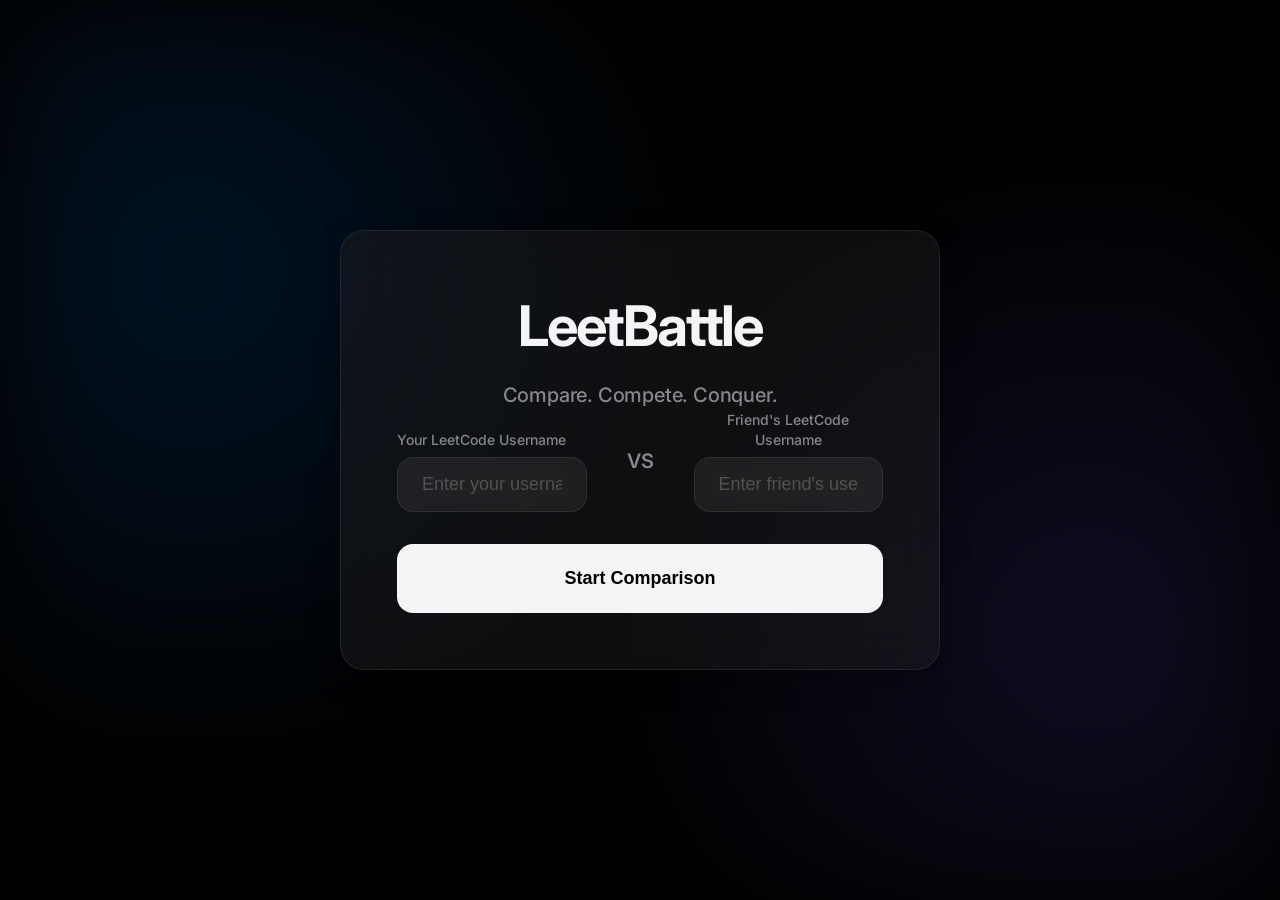
==== commit 3ef97010: "Rebrand project to LeetBattle" ====
--- a/dashboard.html
+++ b/dashboard.html
@@ -5,7 +5,7 @@
     <meta charset="UTF-8">
     <meta name="viewport" content="width=device-width, initial-scale=1.0">
     <meta name="description" content="Real-time LeetCode profile comparison dashboard">
-    <title>LeetCode Battle Dashboard</title>
+    <title>LeetBattle Dashboard</title>
     <link rel="stylesheet" href="style.css?v=1.2">
     <link rel="stylesheet" href="dashboard-styles.css?v=1.2">
     <link rel="preconnect" href="https://fonts.googleapis.com">
@@ -20,7 +20,7 @@
     <div class="dashboard-container">
         <header class="dashboard-header">
             <div class="header-content">
-                <h1 class="dashboard-title">⚡ Battle Dashboard</h1>
+                <h1 class="dashboard-title">⚡ LeetBattle Dashboard</h1>
                 <div class="header-controls">
                     <button id="change-users-btn" class="change-users-btn">Change Users</button>
                     <button id="manual-refresh-btn" class="manual-refresh-btn">
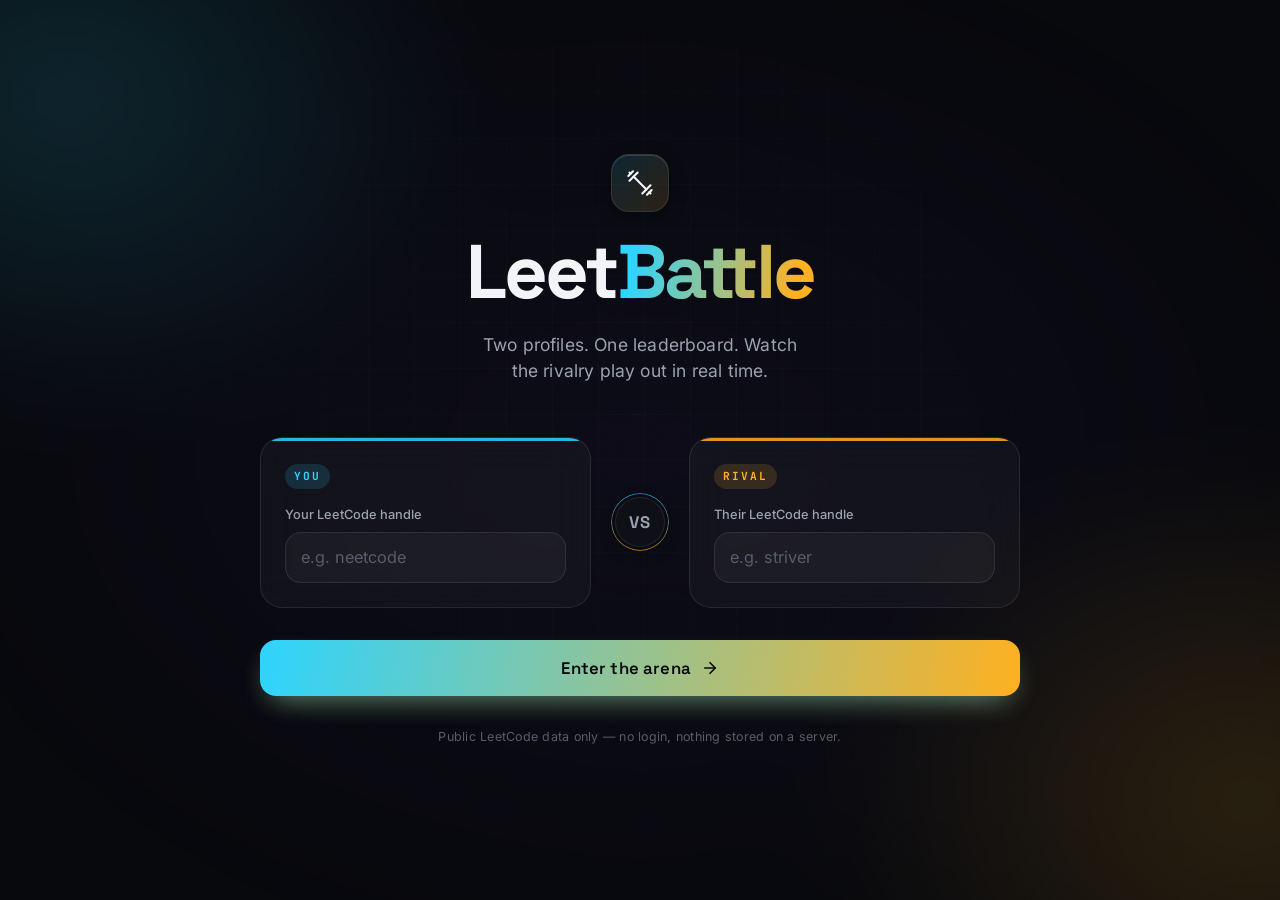
==== commit 1a49535b: "v2.0 - Redesigned UI with SVG icons, new typography, animated counters, and updated README" ====
--- a/dashboard.html
+++ b/dashboard.html
@@ -6,12 +6,13 @@
     <meta name="viewport" content="width=device-width, initial-scale=1.0">
     <meta name="description" content="Real-time LeetCode profile comparison dashboard">
     <title>LeetBattle Dashboard</title>
-    <link rel="stylesheet" href="style.css?v=1.2">
-    <link rel="stylesheet" href="dashboard-styles.css?v=1.2">
     <link rel="preconnect" href="https://fonts.googleapis.com">
     <link rel="preconnect" href="https://fonts.gstatic.com" crossorigin>
-    <link href="https://fonts.googleapis.com/css2?family=Inter:wght@300;400;500;600;700;800&display=swap"
+    <link
+        href="https://fonts.googleapis.com/css2?family=Space+Grotesk:wght@500;600;700&family=Inter:wght@400;500;600;700&family=JetBrains+Mono:wght@500;700&display=swap"
         rel="stylesheet">
+    <link rel="stylesheet" href="style.css?v=2.0">
+    <link rel="stylesheet" href="dashboard-styles.css?v=2.0">
 </head>
 
 <body>
@@ -20,11 +21,34 @@
     <div class="dashboard-container">
         <header class="dashboard-header">
             <div class="header-content">
-                <h1 class="dashboard-title">⚡ LeetBattle Dashboard</h1>
+                <h1 class="dashboard-title">
+                    <span class="title-mark">
+                        <svg viewBox="0 0 24 24" fill="none" stroke="currentColor" stroke-width="1.8"
+                            stroke-linecap="round" stroke-linejoin="round" aria-hidden="true">
+                            <path d="m6.5 6.5 11 11" /><path d="m21 21-1-1" /><path d="m3 3 1 1" />
+                            <path d="m18 22 4-4" /><path d="m2 6 4-4" /><path d="m3 10 7-7" /><path d="m14 21 7-7" />
+                        </svg>
+                    </span>
+                    Leet<span class="accent">Battle</span>
+                </h1>
                 <div class="header-controls">
-                    <button id="change-users-btn" class="change-users-btn">Change Users</button>
+                    <button id="change-users-btn" class="change-users-btn">
+                        <svg viewBox="0 0 24 24" fill="none" stroke="currentColor" stroke-width="2"
+                            stroke-linecap="round" stroke-linejoin="round" aria-hidden="true">
+                            <path d="M16 21v-2a4 4 0 0 0-4-4H6a4 4 0 0 0-4 4v2" /><circle cx="9" cy="7" r="4" />
+                            <path d="m22 21-3-3m0 0a2 2 0 1 0-3-3" />
+                        </svg>
+                        Change
+                    </button>
                     <button id="manual-refresh-btn" class="manual-refresh-btn">
-                        <span class="refresh-icon">🔄</span> Refresh
+                        <span class="refresh-icon">
+                            <svg viewBox="0 0 24 24" fill="none" stroke="currentColor" stroke-width="2"
+                                stroke-linecap="round" stroke-linejoin="round" aria-hidden="true">
+                                <path d="M3 12a9 9 0 0 1 9-9 9.75 9.75 0 0 1 6.74 2.74L21 8" /><path d="M21 3v5h-5" />
+                                <path d="M21 12a9 9 0 0 1-9 9 9.75 9.75 0 0 1-6.74-2.74L3 16" /><path d="M8 16H3v5" />
+                            </svg>
+                        </span>
+                        Refresh
                     </button>
                 </div>
             </div>
@@ -50,7 +74,12 @@
             <section class="streaks-section">
                 <div class="streak-card" id="user1-streak-card">
                     <div class="streak-header">
-                        <span class="streak-icon">📝</span>
+                        <span class="streak-icon">
+                            <svg viewBox="0 0 24 24" fill="none" stroke="currentColor" stroke-width="2"
+                                stroke-linecap="round" stroke-linejoin="round" aria-hidden="true">
+                                <path d="m12 14 4-4" /><path d="M3.34 19a10 10 0 1 1 17.32 0" />
+                            </svg>
+                        </span>
                         <h3 id="user1-name" class="streak-username"></h3>
                     </div>
                     <div class="streak-value" id="user1-streak">0</div>
@@ -59,7 +88,12 @@
 
                 <div class="streak-card" id="user2-streak-card">
                     <div class="streak-header">
-                        <span class="streak-icon">📝</span>
+                        <span class="streak-icon">
+                            <svg viewBox="0 0 24 24" fill="none" stroke="currentColor" stroke-width="2"
+                                stroke-linecap="round" stroke-linejoin="round" aria-hidden="true">
+                                <path d="m12 14 4-4" /><path d="M3.34 19a10 10 0 1 1 17.32 0" />
+                            </svg>
+                        </span>
                         <h3 id="user2-name" class="streak-username"></h3>
                     </div>
                     <div class="streak-value" id="user2-streak">0</div>
@@ -69,7 +103,15 @@
 
             <!-- 7-Day Submissions Chart -->
             <section class="chart-section">
-                <h2 class="section-title">📊 Last 7 Days Activity</h2>
+                <h2 class="section-title">
+                    <svg viewBox="0 0 24 24" fill="none" stroke="currentColor" stroke-width="2"
+                        stroke-linecap="round" stroke-linejoin="round" aria-hidden="true">
+                        <path d="M3 3v16a2 2 0 0 0 2 2h16" /><path d="M7 16h2" /><path d="M11 11h2" />
+                        <path d="M15 6h2" /><rect x="6" y="13" width="3" height="5" rx="1" />
+                        <rect x="10" y="8" width="3" height="10" rx="1" /><rect x="14" y="3" width="3" height="15" rx="1" />
+                    </svg>
+                    Last 7 Days Activity
+                </h2>
                 <div class="chart-container">
                     <canvas id="submissions-chart"></canvas>
                 </div>
@@ -208,14 +250,22 @@
             <section class="recent-problems-section">
                 <div class="problems-column">
                     <h2 class="section-title">
-                        <span id="user1-problems-title"></span> Recent Solves
+                        <svg viewBox="0 0 24 24" fill="none" stroke="currentColor" stroke-width="2"
+                            stroke-linecap="round" stroke-linejoin="round" aria-hidden="true">
+                            <path d="M20 6 9 17l-5-5" />
+                        </svg>
+                        <span id="user1-problems-title"></span>&nbsp;· Recent Solves
                     </h2>
                     <div class="problems-list" id="user1-problems"></div>
                 </div>
 
                 <div class="problems-column">
                     <h2 class="section-title">
-                        <span id="user2-problems-title"></span> Recent Solves
+                        <svg viewBox="0 0 24 24" fill="none" stroke="currentColor" stroke-width="2"
+                            stroke-linecap="round" stroke-linejoin="round" aria-hidden="true">
+                            <path d="M20 6 9 17l-5-5" />
+                        </svg>
+                        <span id="user2-problems-title"></span>&nbsp;· Recent Solves
                     </h2>
                     <div class="problems-list" id="user2-problems"></div>
                 </div>
--- a/style.css
+++ b/style.css
@@ -1,34 +1,48 @@
-* {
+/* ============================================================
+   LeetBattle — design system
+   Cyan (you) vs Amber (rival) duel. Dark, grainy, deliberate.
+   ============================================================ */
+
+*,
+*::before,
+*::after {
     margin: 0;
     padding: 0;
     box-sizing: border-box;
 }
 
 :root {
-    /* Apple Dark Mode Palette */
-    --primary-bg: #000000;
-    --secondary-bg: #1c1c1e;
-    --card-bg: rgba(28, 28, 30, 0.5); /* Liquid glass */
-    --card-border: rgba(255, 255, 255, 0.08);
-    --card-highlight: rgba(255, 255, 255, 0.12);
-    
-    --accent-primary: #0a84ff;
-    --accent-secondary: #5e5ce6;
-    --accent-success: #32d74b;
-    --accent-warning: #ff9f0a;
-    --accent-danger: #ff453a;
-
-    --easy-color: #32d74b;
-    --medium-color: #ff9f0a;
-    --hard-color: #ff453a;
-
-    --text-primary: #f5f5f7;
-    --text-secondary: #86868b;
-    --text-muted: #515154;
-
-    --shadow-sm: 0 4px 12px rgba(0, 0, 0, 0.2);
-    --shadow-md: 0 10px 30px rgba(0, 0, 0, 0.3);
-    --shadow-lg: 0 20px 40px rgba(0, 0, 0, 0.5);
+    /* surfaces */
+    --bg: #07080c;
+    --bg-soft: #0d0f15;
+    --card-bg: rgba(255, 255, 255, 0.035);
+    --card-bg-strong: rgba(255, 255, 255, 0.055);
+    --card-border: rgba(255, 255, 255, 0.09);
+    --card-highlight: rgba(255, 255, 255, 0.18);
+
+    /* the two combatants */
+    --p1: #2dd4ff;          /* you — electric cyan */
+    --p1-soft: rgba(45, 212, 255, 0.14);
+    --p1-glow: rgba(45, 212, 255, 0.45);
+    --p2: #ffb020;          /* rival — amber */
+    --p2-soft: rgba(255, 176, 32, 0.14);
+    --p2-glow: rgba(255, 176, 32, 0.45);
+
+    /* accents kept for back-compat */
+    --accent-primary: #2dd4ff;
+    --accent-secondary: #ffb020;
+
+    --easy-color: #3ad17a;
+    --medium-color: #ffb020;
+    --hard-color: #ff5a5f;
+
+    --text-primary: #f3f4f8;
+    --text-secondary: #9aa1ad;
+    --text-muted: #565c69;
+
+    --shadow-sm: 0 4px 16px rgba(0, 0, 0, 0.35);
+    --shadow-md: 0 18px 40px rgba(0, 0, 0, 0.45);
+    --shadow-lg: 0 30px 70px rgba(0, 0, 0, 0.6);
 
     --spacing-xs: 0.5rem;
     --spacing-sm: 1rem;
@@ -38,313 +52,489 @@
 
     --radius-sm: 10px;
     --radius-md: 16px;
-    --radius-lg: 24px;
-    --radius-xl: 32px;
-
-    --transition-fast: 0.15s cubic-bezier(0.2, 0.8, 0.2, 1);
-    --transition-normal: 0.3s cubic-bezier(0.2, 0.8, 0.2, 1);
-    --transition-slow: 0.5s cubic-bezier(0.2, 0.8, 0.2, 1);
-}
+    --radius-lg: 22px;
+    --radius-xl: 30px;
+
+    --font-display: 'Space Grotesk', 'Segoe UI', sans-serif;
+    --font-body: 'Inter', -apple-system, BlinkMacSystemFont, 'Segoe UI', sans-serif;
+    --font-mono: 'JetBrains Mono', ui-monospace, 'SF Mono', Menlo, monospace;
+
+    --ease: cubic-bezier(0.22, 0.61, 0.36, 1);
+    --ease-back: cubic-bezier(0.34, 1.56, 0.64, 1);
+    --transition-fast: 0.18s var(--ease);
+    --transition-normal: 0.32s var(--ease);
+    --transition-slow: 0.6s var(--ease);
+}
+
+html { scroll-behavior: smooth; }
 
 body {
-    font-family: -apple-system, BlinkMacSystemFont, 'SF Pro Display', 'Inter', 'Segoe UI', Roboto, sans-serif;
-    background: var(--primary-bg);
+    font-family: var(--font-body);
+    background: var(--bg);
     color: var(--text-primary);
-    line-height: 1.4;
+    line-height: 1.5;
+    min-height: 100vh;
     overflow-x: hidden;
-    min-height: 100vh;
     -webkit-font-smoothing: antialiased;
     -moz-osx-font-smoothing: grayscale;
-}
-
+    position: relative;
+}
+
+/* ---- atmosphere: drifting aurora of both player colors ---- */
 .background-gradient {
     position: fixed;
-    top: 0;
-    left: 0;
-    width: 100vw;
-    height: 100vh;
-    background: 
-        radial-gradient(circle at 15% 30%, rgba(10, 132, 255, 0.15) 0%, transparent 40%),
-        radial-gradient(circle at 85% 70%, rgba(94, 92, 230, 0.15) 0%, transparent 40%);
-    z-index: -1;
-    filter: blur(60px);
-    animation: liquidFloat 20s ease-in-out infinite alternate;
-}
-
-@keyframes liquidFloat {
-    0% { transform: scale(1) translate(0, 0); }
-    100% { transform: scale(1.1) translate(-2%, 2%); }
+    inset: -20%;
+    z-index: -2;
+    background:
+        radial-gradient(38% 44% at 18% 22%, var(--p1-soft) 0%, transparent 60%),
+        radial-gradient(40% 46% at 84% 78%, var(--p2-soft) 0%, transparent 60%),
+        radial-gradient(60% 60% at 50% 50%, rgba(120, 90, 255, 0.05) 0%, transparent 70%);
+    filter: blur(40px);
+    animation: drift 26s ease-in-out infinite alternate;
+}
+
+@keyframes drift {
+    0%   { transform: translate3d(0, 0, 0) scale(1); }
+    50%  { transform: translate3d(2%, -1.5%, 0) scale(1.08); }
+    100% { transform: translate3d(-2%, 2%, 0) scale(1.04); }
+}
+
+/* faint technical grid for "arena" depth */
+body::before {
+    content: '';
+    position: fixed;
+    inset: 0;
+    z-index: -2;
+    background-image:
+        linear-gradient(rgba(255, 255, 255, 0.018) 1px, transparent 1px),
+        linear-gradient(90deg, rgba(255, 255, 255, 0.018) 1px, transparent 1px);
+    background-size: 46px 46px;
+    mask-image: radial-gradient(circle at 50% 40%, #000 0%, transparent 78%);
+    -webkit-mask-image: radial-gradient(circle at 50% 40%, #000 0%, transparent 78%);
+}
+
+/* film grain — the human-craft tell */
+body::after {
+    content: '';
+    position: fixed;
+    inset: 0;
+    z-index: 999;
+    pointer-events: none;
+    opacity: 0.05;
+    mix-blend-mode: overlay;
+    background-image: url("data:image/svg+xml,%3Csvg xmlns='http://www.w3.org/2000/svg' width='200' height='200'%3E%3Cfilter id='n'%3E%3CfeTurbulence type='fractalNoise' baseFrequency='0.85' numOctaves='3' stitchTiles='stitch'/%3E%3C/filter%3E%3Crect width='100%25' height='100%25' filter='url(%23n)'/%3E%3C/svg%3E");
 }
 
 .container {
-    max-width: 1400px;
+    max-width: 1340px;
     margin: 0 auto;
     padding: var(--spacing-lg);
 }
 
 .glass-card {
     background: var(--card-bg);
-    backdrop-filter: blur(24px);
-    -webkit-backdrop-filter: blur(24px);
+    backdrop-filter: blur(26px) saturate(140%);
+    -webkit-backdrop-filter: blur(26px) saturate(140%);
     border: 1px solid var(--card-border);
     border-radius: var(--radius-lg);
     box-shadow: var(--shadow-md);
 }
 
-.title {
-    font-size: 3.5rem;
-    font-weight: 700;
-    letter-spacing: -0.04em;
-    color: var(--text-primary);
-    margin-bottom: var(--spacing-sm);
+.hidden { display: none !important; }
+
+/* ============================================================
+   LANDING
+   ============================================================ */
+
+body.landing {
     display: flex;
     align-items: center;
     justify-content: center;
+    padding: var(--spacing-lg);
+}
+
+.stage {
+    width: 100%;
+    max-width: 760px;
+    text-align: center;
+    animation: stageIn 0.7s var(--ease) both;
+}
+
+@keyframes stageIn {
+    from { opacity: 0; transform: translateY(18px); }
+    to   { opacity: 1; transform: translateY(0); }
+}
+
+.brand {
+    margin-bottom: clamp(2rem, 5vw, 3.25rem);
+}
+
+.brand-mark {
+    width: 58px;
+    height: 58px;
+    margin: 0 auto var(--spacing-md);
+    display: grid;
+    place-items: center;
+    border-radius: 18px;
+    color: var(--text-primary);
+    background: linear-gradient(135deg, var(--p1-soft), var(--p2-soft));
+    border: 1px solid var(--card-border);
+    box-shadow: inset 0 1px 0 rgba(255, 255, 255, 0.12), var(--shadow-sm);
+    animation: floaty 6s ease-in-out infinite;
+}
+.brand-mark svg { width: 28px; height: 28px; }
+
+@keyframes floaty {
+    0%, 100% { transform: translateY(0) rotate(-3deg); }
+    50%      { transform: translateY(-7px) rotate(3deg); }
+}
+
+.wordmark {
+    font-family: var(--font-display);
+    font-size: clamp(3rem, 9vw, 4.75rem);
+    font-weight: 700;
+    letter-spacing: -0.04em;
+    line-height: 0.95;
+}
+.wordmark span {
+    background: linear-gradient(100deg, var(--p1) 10%, var(--p2) 90%);
+    -webkit-background-clip: text;
+    background-clip: text;
+    color: transparent;
+}
+
+.tagline {
+    margin-top: var(--spacing-md);
+    font-size: clamp(0.95rem, 2.4vw, 1.1rem);
+    color: var(--text-secondary);
+    font-weight: 400;
+    letter-spacing: 0.01em;
+    max-width: 30ch;
+    margin-inline: auto;
+}
+
+/* the two seats + VS */
+.duel {
+    display: grid;
+    grid-template-columns: 1fr auto 1fr;
+    align-items: stretch;
     gap: var(--spacing-md);
-}
-
-.subtitle {
-    font-size: 1.25rem;
-    color: var(--text-secondary);
-    font-weight: 500;
-    letter-spacing: -0.01em;
-}
-
-.compare-btn, .start-btn {
-    width: 100%;
-    padding: var(--spacing-md) var(--spacing-lg);
-    background: var(--text-primary);
-    border: none;
-    border-radius: var(--radius-md);
-    color: var(--primary-bg);
-    font-size: 1.125rem;
-    font-weight: 600;
-    cursor: pointer;
-    display: flex;
-    align-items: center;
-    justify-content: center;
-    gap: var(--spacing-sm);
-    transition: all var(--transition-normal);
-}
-
-.compare-btn:hover, .start-btn:hover {
-    transform: scale(0.98);
-    opacity: 0.9;
-}
-
-.input-wrapper label {
+    margin-bottom: var(--spacing-lg);
+}
+
+.seat {
+    --seat: var(--p1);
+    --seat-soft: var(--p1-soft);
+    --seat-glow: var(--p1-glow);
+    text-align: left;
+    padding: var(--spacing-md);
+    border-radius: var(--radius-lg);
+    background: var(--card-bg);
+    backdrop-filter: blur(20px);
+    -webkit-backdrop-filter: blur(20px);
+    border: 1px solid var(--card-border);
+    position: relative;
+    overflow: hidden;
+    transition: border-color var(--transition-normal), transform var(--transition-normal);
+    animation: seatIn 0.6s var(--ease-back) both;
+}
+.seat--rival {
+    --seat: var(--p2);
+    --seat-soft: var(--p2-soft);
+    --seat-glow: var(--p2-glow);
+    animation-delay: 0.12s;
+}
+.seat::before {
+    content: '';
+    position: absolute;
+    inset: 0 0 auto 0;
+    height: 3px;
+    background: var(--seat);
+    opacity: 0.85;
+}
+.seat:focus-within {
+    border-color: color-mix(in srgb, var(--seat) 55%, transparent);
+    transform: translateY(-3px);
+}
+
+@keyframes seatIn {
+    from { opacity: 0; transform: translateY(22px) scale(0.97); }
+    to   { opacity: 1; transform: translateY(0) scale(1); }
+}
+
+.seat-tag {
+    display: inline-block;
+    font-family: var(--font-mono);
+    font-size: 0.7rem;
+    font-weight: 700;
+    letter-spacing: 0.18em;
+    padding: 4px 9px;
+    border-radius: 999px;
+    color: var(--seat);
+    background: var(--seat-soft);
+    margin-bottom: var(--spacing-sm);
+}
+
+.seat label {
     display: block;
-    font-size: 0.875rem;
-    font-weight: 500;
+    font-size: 0.8rem;
     color: var(--text-secondary);
     margin-bottom: var(--spacing-xs);
-    min-height: 2.5rem;
-    display: flex;
-    align-items: flex-end;
-}
-
-.input-wrapper input {
+    font-weight: 500;
+}
+
+.seat input {
     width: 100%;
-    padding: var(--spacing-sm) var(--spacing-md);
-    background: rgba(255, 255, 255, 0.05);
+    padding: 0.85rem 0.95rem;
+    background: rgba(255, 255, 255, 0.04);
     border: 1px solid var(--card-border);
     border-radius: var(--radius-md);
     color: var(--text-primary);
-    font-size: 1.125rem;
+    font-family: var(--font-mono);
+    font-size: 1.02rem;
+    outline: none;
     transition: all var(--transition-normal);
-    outline: none;
-    backdrop-filter: blur(10px);
-}
-
-.input-wrapper input:focus {
-    background: rgba(255, 255, 255, 0.08);
-    border-color: var(--card-highlight);
-    box-shadow: 0 0 0 4px rgba(255, 255, 255, 0.1);
-}
-
-.input-wrapper input::placeholder {
+}
+.seat input::placeholder { color: var(--text-muted); font-family: var(--font-body); }
+.seat input:focus {
+    background: rgba(255, 255, 255, 0.07);
+    border-color: var(--seat);
+    box-shadow: 0 0 0 4px var(--seat-soft), 0 0 26px -8px var(--seat-glow);
+}
+
+.versus {
+    display: grid;
+    place-items: center;
+    animation: seatIn 0.6s var(--ease-back) 0.06s both;
+}
+.versus span {
+    font-family: var(--font-display);
+    font-weight: 700;
+    font-size: 1.05rem;
+    letter-spacing: 0.05em;
+    color: var(--text-secondary);
+    width: 50px;
+    height: 50px;
+    display: grid;
+    place-items: center;
+    border-radius: 50%;
+    border: 1px solid var(--card-border);
+    background: var(--bg-soft);
+    box-shadow: var(--shadow-sm);
+    position: relative;
+}
+.versus span::after {
+    content: '';
+    position: absolute;
+    inset: -5px;
+    border-radius: 50%;
+    border: 1px solid transparent;
+    background: linear-gradient(var(--p1), var(--p2)) border-box;
+    -webkit-mask: linear-gradient(#000 0 0) padding-box, linear-gradient(#000 0 0);
+    -webkit-mask-composite: xor;
+    mask-composite: exclude;
+    opacity: 0.6;
+    animation: spinHint 8s linear infinite;
+}
+@keyframes spinHint { to { transform: rotate(360deg); } }
+
+/* CTA */
+.cta, .compare-btn, .start-btn {
+    position: relative;
+    width: 100%;
+    padding: 1.05rem var(--spacing-lg);
+    border: none;
+    border-radius: var(--radius-md);
+    color: #06070a;
+    font-family: var(--font-display);
+    font-size: 1.05rem;
+    font-weight: 600;
+    letter-spacing: 0.01em;
+    cursor: pointer;
+    display: inline-flex;
+    align-items: center;
+    justify-content: center;
+    gap: 0.6rem;
+    background: linear-gradient(100deg, var(--p1), var(--p2));
+    overflow: hidden;
+    transition: transform var(--transition-normal), box-shadow var(--transition-normal);
+    box-shadow: 0 12px 30px -12px var(--p1-glow), 0 12px 30px -12px var(--p2-glow);
+    animation: seatIn 0.6s var(--ease-back) 0.2s both;
+}
+.cta svg { width: 18px; height: 18px; transition: transform var(--transition-normal); }
+.cta::after {
+    content: '';
+    position: absolute;
+    top: 0;
+    left: -120%;
+    width: 60%;
+    height: 100%;
+    background: linear-gradient(100deg, transparent, rgba(255, 255, 255, 0.5), transparent);
+    transform: skewX(-20deg);
+    transition: left 0.6s var(--ease);
+}
+.cta:hover, .compare-btn:hover, .start-btn:hover {
+    transform: translateY(-2px);
+    box-shadow: 0 18px 44px -12px var(--p1-glow), 0 18px 44px -12px var(--p2-glow);
+}
+.cta:hover::after { left: 130%; }
+.cta:hover svg { transform: translateX(4px); }
+.cta:active, .compare-btn:active, .start-btn:active { transform: translateY(0) scale(0.99); }
+
+.footnote {
+    margin-top: var(--spacing-lg);
+    font-size: 0.78rem;
     color: var(--text-muted);
-}
-
-.toggle-container {
-    display: flex;
-    align-items: center;
-    gap: 8px;
-    cursor: pointer;
-}
-
-.toggle-container input[type="checkbox"] {
-    position: absolute;
-    opacity: 0;
-    width: 0;
-    height: 0;
-    pointer-events: none;
-}
-
+    letter-spacing: 0.02em;
+}
+
+/* ============================================================
+   SHARED COMPONENTS (dashboard reuses these)
+   ============================================================ */
+
+.input-wrapper { flex: 1; }
+.input-group { display: flex; align-items: center; gap: var(--spacing-md); margin-bottom: var(--spacing-lg); }
+.vs-divider { font-size: 1.1rem; font-weight: 600; color: var(--text-secondary); padding: 0 var(--spacing-sm); }
+
+/* toggle */
+.toggle-container { display: flex; align-items: center; gap: 10px; cursor: pointer; }
+.toggle-container input[type="checkbox"] { position: absolute; opacity: 0; width: 0; height: 0; pointer-events: none; }
 .toggle-slider {
     display: inline-block;
-    width: 44px;
+    width: 42px;
     height: 24px;
-    background: rgba(255, 255, 255, 0.15);
+    background: rgba(255, 255, 255, 0.14);
     border-radius: 12px;
     position: relative;
     transition: background var(--transition-normal);
 }
-
 .toggle-slider::before {
     content: '';
     position: absolute;
-    width: 20px;
-    height: 20px;
+    width: 18px;
+    height: 18px;
     background: #fff;
     border-radius: 50%;
-    top: 2px;
-    left: 2px;
+    top: 3px;
+    left: 3px;
     transition: transform var(--transition-normal);
-    box-shadow: 0 2px 4px rgba(0,0,0,0.2);
-}
-
-.toggle-container input[type="checkbox"]:checked + .toggle-slider {
-    background: var(--accent-primary);
-}
-
-.toggle-container input[type="checkbox"]:checked + .toggle-slider::before {
-    transform: translateX(20px);
-}
-
+    box-shadow: 0 2px 4px rgba(0, 0, 0, 0.25);
+}
+.toggle-container input[type="checkbox"]:checked + .toggle-slider { background: var(--p1); }
+.toggle-container input[type="checkbox"]:checked + .toggle-slider::before { transform: translateX(18px); }
+.toggle-label { font-size: 0.85rem; color: var(--text-secondary); }
+
+/* status pills */
 .status-indicator {
-    padding: 6px 12px;
-    border-radius: 20px;
-    font-size: 0.875rem;
-    font-weight: 600;
-    backdrop-filter: blur(10px);
-}
-
-.status-indicator.leading {
-    background: rgba(50, 215, 75, 0.15);
-    color: var(--easy-color);
-}
-
-.status-indicator.trailing {
-    background: rgba(255, 69, 58, 0.15);
-    color: var(--hard-color);
-}
-
-.status-indicator.tied {
-    background: rgba(255, 159, 10, 0.15);
-    color: var(--medium-color);
-}
-
+    padding: 6px 13px;
+    border-radius: 999px;
+    font-family: var(--font-mono);
+    font-size: 0.78rem;
+    font-weight: 700;
+    letter-spacing: 0.01em;
+}
+.status-indicator.leading { background: rgba(58, 209, 122, 0.15); color: var(--easy-color); }
+.status-indicator.trailing { background: rgba(255, 90, 95, 0.15); color: var(--hard-color); }
+.status-indicator.tied { background: rgba(255, 176, 32, 0.15); color: var(--medium-color); }
+
+/* stat tiles */
 .stat-item {
-    background: rgba(255, 255, 255, 0.03);
+    background: rgba(255, 255, 255, 0.025);
     border: 1px solid var(--card-border);
     border-radius: var(--radius-md);
     padding: var(--spacing-md);
     text-align: center;
     transition: all var(--transition-normal);
 }
-
-.stat-item:hover {
-    background: rgba(255, 255, 255, 0.05);
-}
-
+.stat-item:hover { background: rgba(255, 255, 255, 0.05); transform: translateY(-2px); }
 .stat-label {
-    font-size: 0.875rem;
+    font-size: 0.72rem;
+    text-transform: uppercase;
+    letter-spacing: 0.12em;
     color: var(--text-secondary);
-    font-weight: 500;
+    font-weight: 600;
     margin-bottom: var(--spacing-xs);
 }
-
 .stat-value {
-    font-size: 1.75rem;
+    font-family: var(--font-mono);
+    font-size: 1.7rem;
     font-weight: 700;
     color: var(--text-primary);
-    letter-spacing: -0.02em;
-}
-
-.total-solved .stat-value {
-    font-size: 3rem;
-}
-
+    letter-spacing: -0.01em;
+}
+.total-solved .stat-value { font-size: 3rem; }
+
+/* progress bars */
 .progress-bar {
     width: 100%;
-    height: 6px;
-    background: rgba(255, 255, 255, 0.1);
-    border-radius: 3px;
+    height: 8px;
+    background: rgba(255, 255, 255, 0.08);
+    border-radius: 4px;
     overflow: hidden;
 }
-
 .progress-fill {
     height: 100%;
-    border-radius: 3px;
-    transition: width 1s cubic-bezier(0.2, 0.8, 0.2, 1);
-}
-
+    border-radius: 4px;
+    width: 0;
+    position: relative;
+    transition: width 1.1s var(--ease);
+}
+.progress-fill::after {
+    content: '';
+    position: absolute;
+    inset: 0;
+    background: linear-gradient(90deg, transparent, rgba(255, 255, 255, 0.35), transparent);
+    transform: translateX(-100%);
+    animation: shimmer 2.4s ease-in-out infinite;
+}
+@keyframes shimmer { to { transform: translateX(100%); } }
 .progress-fill.easy { background: var(--easy-color); }
 .progress-fill.medium { background: var(--medium-color); }
 .progress-fill.hard { background: var(--hard-color); }
 
-.difficulty-header {
-    display: flex;
-    justify-content: space-between;
-    margin-bottom: 8px;
-    font-size: 0.875rem;
-    font-weight: 500;
-}
-
+.difficulty-header { display: flex; justify-content: space-between; margin-bottom: 8px; font-size: 0.85rem; font-weight: 600; }
+.difficulty-count { font-family: var(--font-mono); color: var(--text-primary); }
 .difficulty-label.easy { color: var(--easy-color); }
 .difficulty-label.medium { color: var(--medium-color); }
 .difficulty-label.hard { color: var(--hard-color); }
-
-.hidden { display: none !important; }
-
-::-webkit-scrollbar { width: 10px; }
-::-webkit-scrollbar-track { background: transparent; }
-::-webkit-scrollbar-thumb { 
-    background: rgba(255, 255, 255, 0.2); 
-    border-radius: 5px; 
-    border: 2px solid var(--primary-bg);
-}
-::-webkit-scrollbar-thumb:hover { background: rgba(255, 255, 255, 0.3); }
-
-.controls-section {
-    background: var(--card-bg);
-    backdrop-filter: blur(24px);
-    border: 1px solid var(--card-border);
-    border-radius: var(--radius-lg);
-    padding: var(--spacing-lg);
-    margin-bottom: var(--spacing-xl);
-}
-
-.input-group {
-    display: flex;
-    align-items: center;
-    gap: var(--spacing-md);
-    margin-bottom: var(--spacing-lg);
-}
-
-.input-wrapper { flex: 1; }
-.vs-divider {
-    font-size: 1.25rem;
+.difficulty-item { margin-bottom: var(--spacing-md); }
+.difficulty-breakdown h3 {
+    font-size: 0.78rem;
+    text-transform: uppercase;
+    letter-spacing: 0.12em;
     font-weight: 600;
     color: var(--text-secondary);
-    padding: 0 var(--spacing-sm);
-}
-
+    margin-bottom: var(--spacing-md);
+}
+
+/* profile cards */
 .profile-card {
+    --side: var(--p1);
+    --side-soft: var(--p1-soft);
     background: var(--card-bg);
-    backdrop-filter: blur(24px);
-    -webkit-backdrop-filter: blur(24px);
+    backdrop-filter: blur(26px) saturate(140%);
+    -webkit-backdrop-filter: blur(26px) saturate(140%);
     border: 1px solid var(--card-border);
     border-radius: var(--radius-lg);
     padding: var(--spacing-lg);
     box-shadow: var(--shadow-md);
+    position: relative;
+    overflow: hidden;
     transition: all var(--transition-normal);
 }
-
-.profile-card:hover {
-    border-color: var(--card-highlight);
-    transform: translateY(-2px);
+.profile-card::before {
+    content: '';
+    position: absolute;
+    inset: 0 0 auto 0;
+    height: 3px;
+    background: var(--side);
+    opacity: 0.9;
+}
+#user2-card { --side: var(--p2); --side-soft: var(--p2-soft); }
+.profile-card:hover { border-color: var(--card-highlight); transform: translateY(-3px); }
+.profile-card.winning {
+    border-color: color-mix(in srgb, var(--side) 55%, transparent);
+    box-shadow: var(--shadow-md), 0 0 50px -18px var(--side);
 }
 
 .card-header {
@@ -353,24 +543,25 @@
     align-items: flex-start;
     margin-bottom: var(--spacing-lg);
     padding-bottom: var(--spacing-md);
-    border-bottom: 1px solid rgba(255, 255, 255, 0.05);
-}
-
+    border-bottom: 1px solid rgba(255, 255, 255, 0.06);
+}
 .username {
+    font-family: var(--font-display);
     font-size: 1.5rem;
     font-weight: 600;
     letter-spacing: -0.02em;
-}
-
+    color: var(--side);
+}
 .rank-badge {
     display: inline-block;
-    padding: 4px 10px;
-    background: rgba(255, 255, 255, 0.1);
-    border-radius: 12px;
-    font-size: 0.75rem;
+    padding: 4px 11px;
+    background: var(--side-soft);
+    border-radius: 999px;
+    font-family: var(--font-mono);
+    font-size: 0.72rem;
     font-weight: 600;
     color: var(--text-secondary);
-    margin-top: 4px;
+    margin-top: 6px;
 }
 
 .stats-grid {
@@ -380,77 +571,56 @@
     margin-bottom: var(--spacing-lg);
 }
 .stat-item.total-solved { grid-column: 1 / -1; }
-.difficulty-breakdown h3 {
-    font-size: 1rem;
-    font-weight: 600;
-    color: var(--text-secondary);
-    margin-bottom: var(--spacing-md);
-}
-.difficulty-item { margin-bottom: var(--spacing-md); }
-
-.header { text-align: center; margin-bottom: var(--spacing-xl); padding: var(--spacing-lg) 0; }
-.refresh-controls { display: flex; align-items: center; gap: var(--spacing-md); margin-top: var(--spacing-lg); flex-wrap: wrap; }
-.toggle-label { font-size: 0.875rem; color: var(--text-secondary); }
-.manual-refresh-btn {
-    padding: 8px 16px;
-    background: rgba(255, 255, 255, 0.1);
-    border: none;
-    border-radius: 20px;
-    color: var(--text-primary);
-    font-size: 0.875rem;
-    font-weight: 500;
-    cursor: pointer;
-    transition: all var(--transition-normal);
-    display: flex;
-    align-items: center;
-    gap: 8px;
-}
-.manual-refresh-btn:hover { background: rgba(255, 255, 255, 0.15); }
-.refresh-timer { font-size: 0.875rem; color: var(--text-muted); }
+.total-solved .stat-value { color: var(--side); }
+
+/* loading + error */
 .loading { text-align: center; padding: var(--spacing-xl); }
 .loading-spinner {
-    width: 40px; height: 40px;
+    width: 42px;
+    height: 42px;
     border: 3px solid rgba(255, 255, 255, 0.1);
-    border-top-color: var(--text-primary);
+    border-top-color: var(--p1);
+    border-right-color: var(--p2);
     border-radius: 50%;
     margin: 0 auto var(--spacing-md);
-    animation: spin 1s linear infinite;
+    animation: spin 0.9s linear infinite;
 }
 @keyframes spin { to { transform: rotate(360deg); } }
+
 .error-message {
     display: none;
-    background: rgba(255, 69, 58, 0.15);
+    background: rgba(255, 90, 95, 0.12);
     backdrop-filter: blur(10px);
-    border: 1px solid rgba(255, 69, 58, 0.3);
+    border: 1px solid rgba(255, 90, 95, 0.3);
     border-radius: var(--radius-md);
-    padding: var(--spacing-sm) var(--spacing-md);
+    padding: 0.85rem var(--spacing-md);
     color: #ffb4ab;
     text-align: center;
     margin-top: var(--spacing-md);
     font-size: 0.9rem;
     font-weight: 500;
 }
-
-.error-message.show {
-    display: block;
-    animation: slideInDown 0.4s cubic-bezier(0.2, 0.8, 0.2, 1);
-}
-
+.error-message.show { display: block; animation: slideInDown 0.4s var(--ease); }
 @keyframes slideInDown {
     from { opacity: 0; transform: translateY(-10px); }
-    to { opacity: 1; transform: translateY(0); }
-}
-.comparison-container {
-    display: grid;
-    grid-template-columns: repeat(auto-fit, minmax(400px, 1fr));
-    gap: var(--spacing-lg);
-    margin-bottom: var(--spacing-xl);
-}
-.footer { text-align: center; padding: var(--spacing-lg) 0; color: var(--text-muted); font-size: 0.875rem; }
-
-@media (max-width: 768px) {
+    to   { opacity: 1; transform: translateY(0); }
+}
+
+/* scrollbar */
+::-webkit-scrollbar { width: 10px; height: 10px; }
+::-webkit-scrollbar-track { background: transparent; }
+::-webkit-scrollbar-thumb { background: rgba(255, 255, 255, 0.16); border-radius: 5px; border: 2px solid var(--bg); }
+::-webkit-scrollbar-thumb:hover { background: rgba(255, 255, 255, 0.28); }
+
+@media (max-width: 720px) {
     .container { padding: var(--spacing-sm); }
+    .duel { grid-template-columns: 1fr; }
+    .versus { transform: rotate(0); }
+    .versus span { width: 44px; height: 44px; }
     .input-group { flex-direction: column; }
     .vs-divider { transform: rotate(90deg); margin: var(--spacing-sm) 0; }
-    .title { font-size: 2.5rem; }
-}+}
+
+@media (prefers-reduced-motion: reduce) {
+    *, *::before, *::after { animation-duration: 0.001ms !important; animation-iteration-count: 1 !important; transition-duration: 0.001ms !important; }
+}
--- a/dashboard-styles.css
+++ b/dashboard-styles.css
@@ -1,19 +1,24 @@
-/* dashboard-styles.css - Apple Liquid Glass Dark Mode */
+/* ============================================================
+   LeetBattle — dashboard layout
+   ============================================================ */
+
 .dashboard-container {
-    max-width: 1400px;
+    max-width: 1340px;
     margin: 0 auto;
-    padding: 1.5rem;
-}
-
+    padding: var(--spacing-lg);
+}
+
+/* header */
 .dashboard-header {
     background: var(--card-bg);
-    backdrop-filter: blur(24px);
-    -webkit-backdrop-filter: blur(24px);
+    backdrop-filter: blur(26px) saturate(140%);
+    -webkit-backdrop-filter: blur(26px) saturate(140%);
     border: 1px solid var(--card-border);
     border-radius: var(--radius-lg);
     padding: var(--spacing-md) var(--spacing-lg);
     margin-bottom: var(--spacing-lg);
     box-shadow: var(--shadow-sm);
+    animation: revealUp 0.6s var(--ease) both;
 }
 
 .header-content {
@@ -26,179 +31,203 @@
 }
 
 .dashboard-title {
-    font-size: 1.75rem;
+    display: flex;
+    align-items: center;
+    gap: 0.6rem;
+    font-family: var(--font-display);
+    font-size: 1.55rem;
     font-weight: 700;
     letter-spacing: -0.02em;
     color: var(--text-primary);
 }
-
-.header-controls {
-    display: flex;
-    gap: var(--spacing-sm);
-}
-
+.dashboard-title .title-mark {
+    width: 34px;
+    height: 34px;
+    display: grid;
+    place-items: center;
+    border-radius: 10px;
+    background: linear-gradient(135deg, var(--p1-soft), var(--p2-soft));
+    border: 1px solid var(--card-border);
+}
+.dashboard-title .title-mark svg { width: 18px; height: 18px; }
+.dashboard-title .accent {
+    background: linear-gradient(100deg, var(--p1), var(--p2));
+    -webkit-background-clip: text;
+    background-clip: text;
+    color: transparent;
+}
+
+.header-controls { display: flex; gap: var(--spacing-sm); }
+
+.change-users-btn,
+.manual-refresh-btn {
+    padding: 9px 17px;
+    border-radius: 999px;
+    font-family: var(--font-body);
+    font-size: 0.85rem;
+    font-weight: 600;
+    cursor: pointer;
+    display: flex;
+    align-items: center;
+    gap: 8px;
+    transition: all var(--transition-normal);
+}
 .change-users-btn {
-    padding: 8px 16px;
     background: transparent;
     border: 1px solid var(--card-border);
-    border-radius: 20px;
-    color: var(--text-primary);
-    font-size: 0.875rem;
-    font-weight: 500;
-    cursor: pointer;
-    transition: all var(--transition-normal);
-}
-
-.change-users-btn:hover {
-    background: rgba(255, 255, 255, 0.1);
-}
+    color: var(--text-secondary);
+}
+.change-users-btn:hover { background: rgba(255, 255, 255, 0.07); color: var(--text-primary); }
+.manual-refresh-btn {
+    background: rgba(255, 255, 255, 0.08);
+    border: 1px solid transparent;
+    color: var(--text-primary);
+}
+.manual-refresh-btn:hover { background: rgba(255, 255, 255, 0.14); }
+.manual-refresh-btn .refresh-icon { display: inline-flex; transition: transform var(--transition-slow); }
+.manual-refresh-btn:hover .refresh-icon { transform: rotate(180deg); }
+.refresh-icon svg, .change-users-btn svg { width: 15px; height: 15px; }
 
 .auto-refresh-control {
     display: flex;
     align-items: center;
     gap: var(--spacing-md);
     flex-wrap: wrap;
-    border-top: 1px solid rgba(255, 255, 255, 0.05);
+    border-top: 1px solid rgba(255, 255, 255, 0.06);
     padding-top: var(--spacing-md);
 }
-
+.refresh-timer { font-family: var(--font-mono); font-size: 0.8rem; color: var(--text-muted); }
+
+/* content reveal stagger */
 .dashboard-content {
     display: flex;
     flex-direction: column;
     gap: var(--spacing-lg);
 }
-
-/* Streaks Section */
+.dashboard-content > section { animation: revealUp 0.6s var(--ease) both; }
+.dashboard-content > section:nth-child(1) { animation-delay: 0.05s; }
+.dashboard-content > section:nth-child(2) { animation-delay: 0.13s; }
+.dashboard-content > section:nth-child(3) { animation-delay: 0.21s; }
+.dashboard-content > section:nth-child(4) { animation-delay: 0.29s; }
+
+@keyframes revealUp {
+    from { opacity: 0; transform: translateY(20px); }
+    to   { opacity: 1; transform: translateY(0); }
+}
+
+/* today's submissions */
 .streaks-section {
     display: grid;
-    grid-template-columns: repeat(auto-fit, minmax(300px, 1fr));
+    grid-template-columns: repeat(auto-fit, minmax(280px, 1fr));
     gap: var(--spacing-lg);
 }
-
 .streak-card {
+    --side: var(--p1);
+    --side-soft: var(--p1-soft);
     background: var(--card-bg);
-    backdrop-filter: blur(24px);
-    -webkit-backdrop-filter: blur(24px);
+    backdrop-filter: blur(26px) saturate(140%);
+    -webkit-backdrop-filter: blur(26px) saturate(140%);
     border: 1px solid var(--card-border);
     border-radius: var(--radius-lg);
     padding: var(--spacing-lg);
     box-shadow: var(--shadow-sm);
     text-align: center;
+    position: relative;
+    overflow: hidden;
     transition: all var(--transition-normal);
 }
-
-.streak-card:hover {
-    border-color: var(--card-highlight);
-    transform: translateY(-2px);
-}
-
-.streak-header {
-    display: flex;
-    align-items: center;
-    justify-content: center;
-    gap: var(--spacing-sm);
-    margin-bottom: var(--spacing-md);
-}
-
-.streak-icon { font-size: 1.5rem; }
-.streak-username { font-size: 1.25rem; font-weight: 600; color: var(--text-secondary); }
+#user2-streak-card { --side: var(--p2); --side-soft: var(--p2-soft); }
+.streak-card::before {
+    content: '';
+    position: absolute;
+    inset: auto 0 0 0;
+    height: 3px;
+    background: var(--side);
+    opacity: 0.85;
+}
+.streak-card:hover { border-color: var(--card-highlight); transform: translateY(-3px); }
+.streak-card.winning {
+    border-color: color-mix(in srgb, var(--side) 55%, transparent);
+    box-shadow: var(--shadow-sm), 0 0 46px -18px var(--side);
+}
+.streak-card.winning::after {
+    content: 'LEADING';
+    position: absolute;
+    top: var(--spacing-md);
+    right: var(--spacing-md);
+    font-family: var(--font-mono);
+    font-size: 0.62rem;
+    font-weight: 700;
+    letter-spacing: 0.16em;
+    padding: 3px 8px;
+    border-radius: 999px;
+    color: var(--side);
+    background: var(--side-soft);
+}
+
+.streak-header { display: flex; align-items: center; justify-content: center; gap: var(--spacing-sm); margin-bottom: var(--spacing-md); }
+.streak-icon { display: inline-flex; color: var(--side); }
+.streak-icon svg { width: 20px; height: 20px; }
+.streak-username { font-family: var(--font-display); font-size: 1.2rem; font-weight: 600; color: var(--text-primary); }
 .streak-value {
+    font-family: var(--font-mono);
     font-size: 4rem;
     font-weight: 700;
     letter-spacing: -0.04em;
-    color: var(--text-primary);
+    color: var(--side);
     line-height: 1;
     margin-bottom: var(--spacing-xs);
 }
-
-.streak-label {
-    font-size: 0.875rem;
-    color: var(--text-secondary);
-    font-weight: 500;
-}
-
-/* Chart Section */
-.chart-section {
+.streak-label { font-size: 0.74rem; text-transform: uppercase; letter-spacing: 0.14em; color: var(--text-secondary); font-weight: 600; }
+
+/* chart */
+.chart-section,
+.problems-column {
     background: var(--card-bg);
-    backdrop-filter: blur(24px);
-    -webkit-backdrop-filter: blur(24px);
+    backdrop-filter: blur(26px) saturate(140%);
+    -webkit-backdrop-filter: blur(26px) saturate(140%);
     border: 1px solid var(--card-border);
     border-radius: var(--radius-lg);
     padding: var(--spacing-lg);
     box-shadow: var(--shadow-sm);
 }
-
 .section-title {
-    font-size: 1.25rem;
+    display: flex;
+    align-items: center;
+    gap: 9px;
+    font-family: var(--font-display);
+    font-size: 1.15rem;
     font-weight: 600;
     color: var(--text-primary);
     margin-bottom: var(--spacing-lg);
-    display: flex;
-    align-items: center;
-    gap: 8px;
-}
-
-.chart-container {
-    position: relative;
-    height: 350px;
-    width: 100%;
-    display: block;
-}
-
-#submissions-chart {
-    width: 100%;
-    height: 100%;
-    display: block;
-}
-
-/* Stats Section */
-.stats-section {
-    display: grid;
-    grid-template-columns: repeat(auto-fit, minmax(400px, 1fr));
-    gap: var(--spacing-lg);
-}
-
-/* Recent Problems Section */
+}
+.section-title svg { width: 18px; height: 18px; color: var(--text-secondary); }
+.chart-container { position: relative; height: 350px; width: 100%; display: block; }
+#submissions-chart { width: 100%; height: 100%; display: block; }
+
+/* stats + problems grids */
+.stats-section,
 .recent-problems-section {
     display: grid;
-    grid-template-columns: repeat(auto-fit, minmax(400px, 1fr));
+    grid-template-columns: repeat(auto-fit, minmax(380px, 1fr));
     gap: var(--spacing-lg);
 }
 
-.problems-column {
-    background: var(--card-bg);
-    backdrop-filter: blur(24px);
-    -webkit-backdrop-filter: blur(24px);
-    border: 1px solid var(--card-border);
-    border-radius: var(--radius-lg);
-    padding: var(--spacing-lg);
-    box-shadow: var(--shadow-sm);
-}
-
-.problems-list {
-    max-height: 400px;
-    overflow-y: auto;
-    padding-right: var(--spacing-xs);
-}
-
+.problems-list { max-height: 400px; overflow-y: auto; padding-right: var(--spacing-xs); }
 .problem-item {
-    background: transparent;
-    border-bottom: 1px solid rgba(255, 255, 255, 0.05);
+    border-bottom: 1px solid rgba(255, 255, 255, 0.06);
     padding: var(--spacing-md) 0;
     transition: all var(--transition-fast);
     cursor: pointer;
-}
-
-.problem-item:last-child {
-    border-bottom: none;
-}
-
+    border-left: 2px solid transparent;
+}
+.problem-item:last-child { border-bottom: none; }
 .problem-item:hover {
-    padding-left: 8px;
-    background: rgba(255, 255, 255, 0.02);
-    border-radius: var(--radius-sm);
-}
-
+    padding-left: 12px;
+    border-left-color: var(--p1);
+    background: rgba(255, 255, 255, 0.025);
+    border-radius: 0 var(--radius-sm) var(--radius-sm) 0;
+}
 .problem-title {
     font-size: 0.95rem;
     font-weight: 500;
@@ -207,17 +236,20 @@
     display: flex;
     align-items: center;
     justify-content: space-between;
-}
-
-.problem-link-icon { font-size: 0.75rem; color: var(--text-muted); }
-.problem-time { font-size: 0.8rem; color: var(--text-secondary); }
+    gap: 0.5rem;
+}
+.problem-link-icon { font-size: 0.75rem; opacity: 0.4; transition: opacity var(--transition-fast); }
+.problem-item:hover .problem-link-icon { opacity: 1; }
+.problem-time { font-family: var(--font-mono); font-size: 0.76rem; color: var(--text-secondary); }
 .empty-problems { text-align: center; padding: var(--spacing-xl); color: var(--text-muted); }
 
-@media (max-width: 768px) {
+@media (max-width: 720px) {
     .dashboard-container { padding: var(--spacing-sm); }
-    .dashboard-title { font-size: 1.5rem; }
+    .dashboard-title { font-size: 1.3rem; }
     .header-content { flex-direction: column; align-items: flex-start; }
-    .streaks-section { grid-template-columns: 1fr; }
+    .streaks-section,
+    .stats-section,
+    .recent-problems-section { grid-template-columns: 1fr; }
     .streak-value { font-size: 3rem; }
-    .chart-container { height: 250px; }
-}+    .chart-container { height: 260px; }
+}
